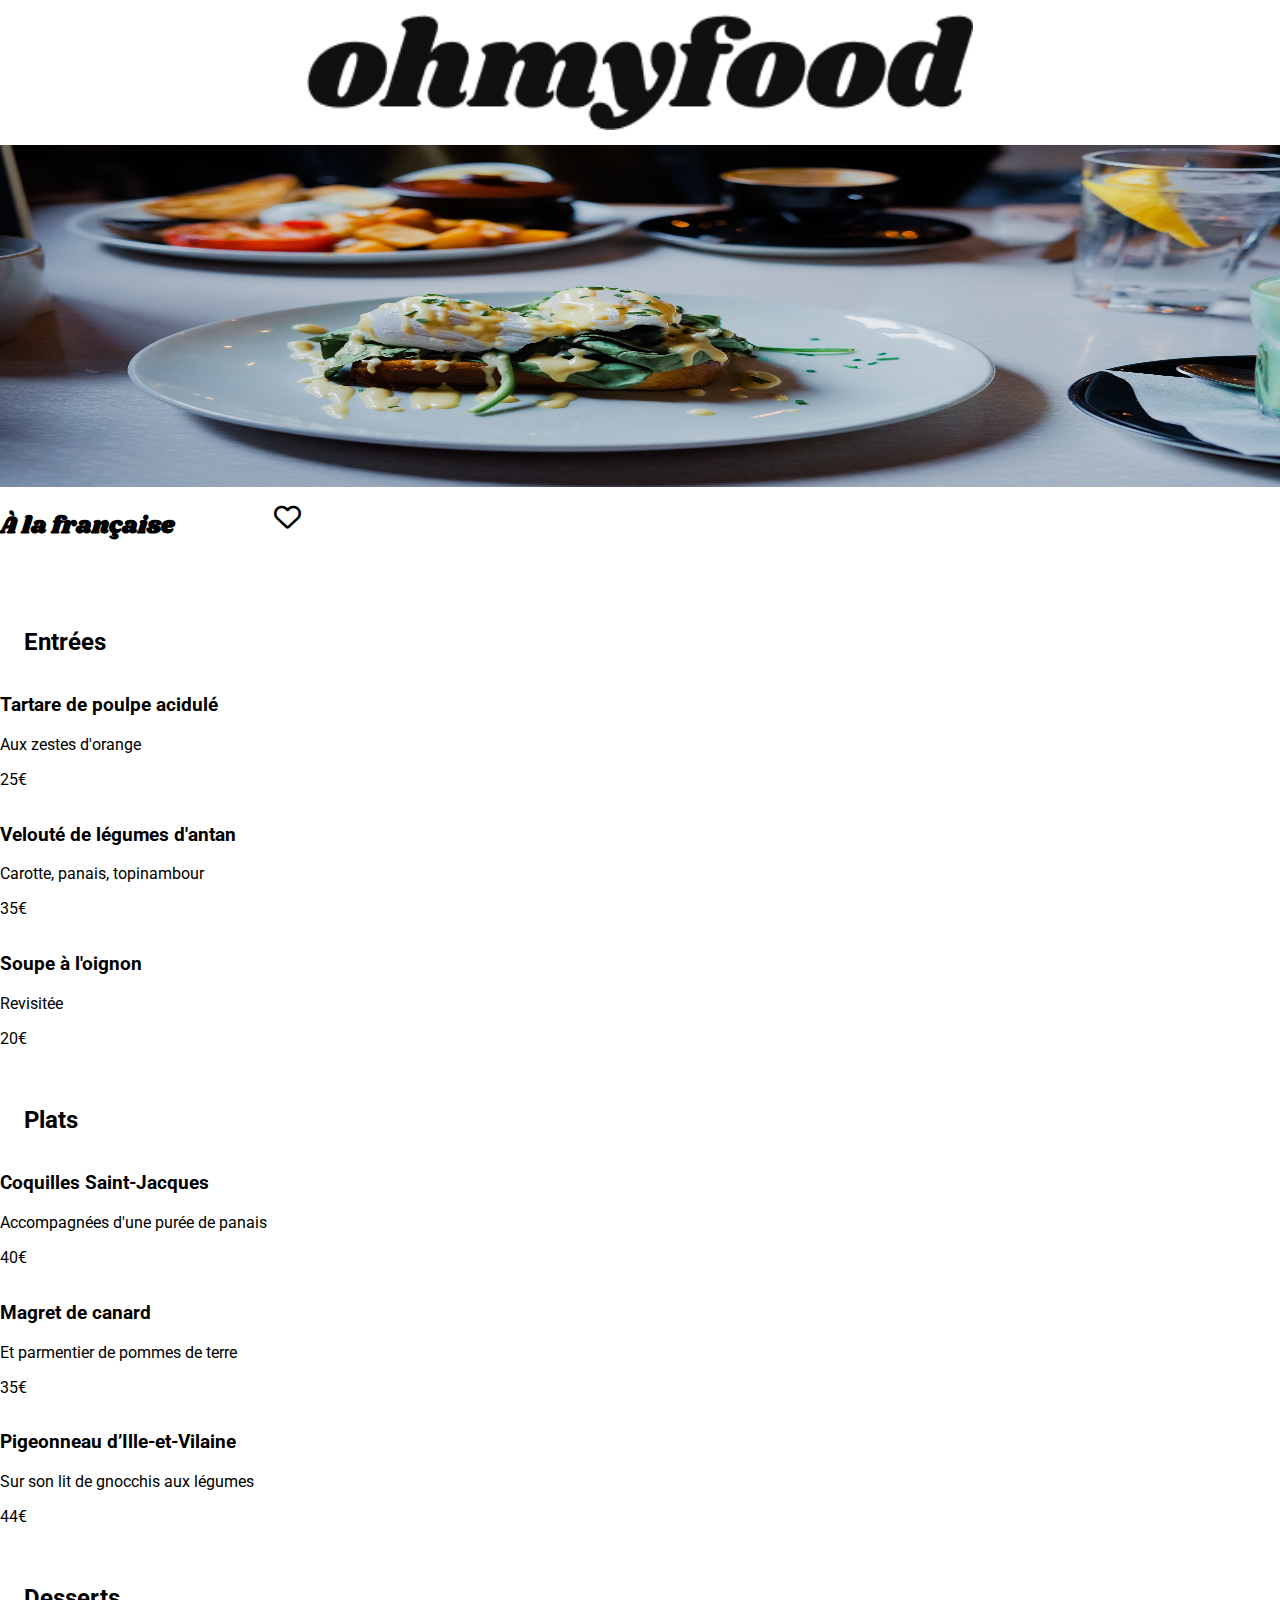
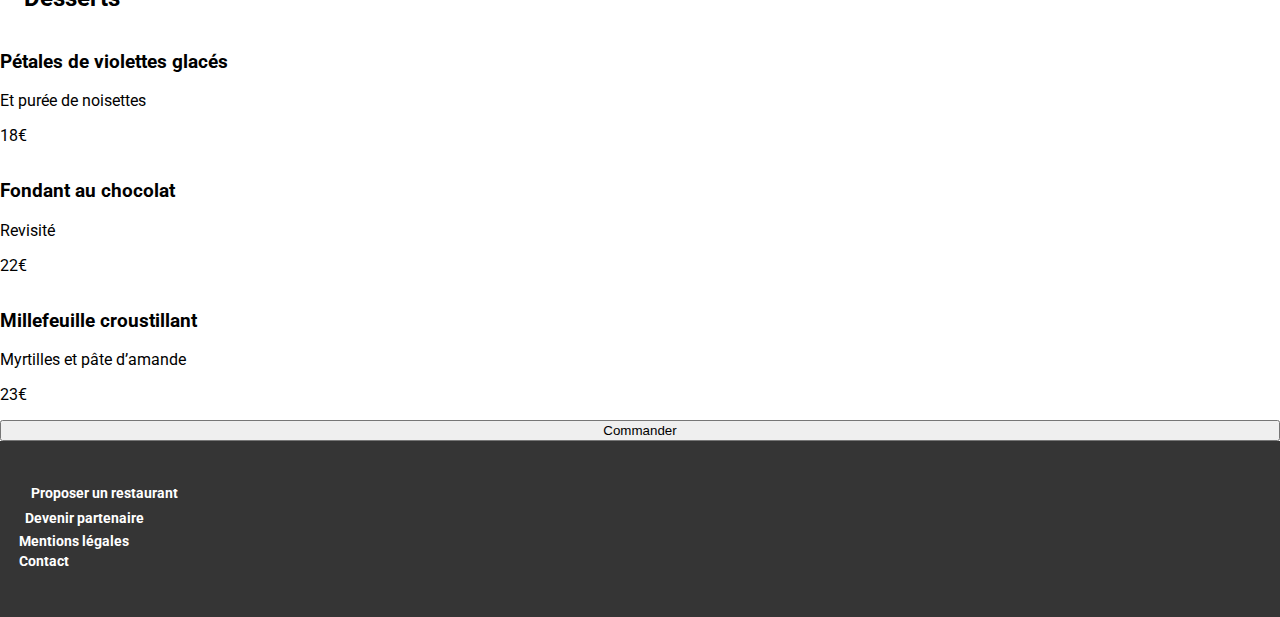
==== pages-menu/a-la-francaise.html @ ce5ad414 "Un seul fichier css, attaque le loading spinner" ====
<!DOCTYPE html>
<html lang="en">
<head>
    <meta charset="UTF-8">
    <meta http-equiv="X-UA-Compatible" content="IE=edge">
    <meta name="viewport" content="width=sts, initial-scale=1.0">
    <link rel="stylesheet" href="../css/scss/style.css">
    <link rel="stylesheet" href="https://cdnjs.cloudflare.com/ajax/libs/font-awesome/6.1.2/css/all.min.css">
    <!-- Fonts -->
    <link rel="preconnect" href="https://fonts.gstatic.com">
    <link href="https://fonts.googleapis.com/css2?family=Roboto:ital,wght@0,300;0,400;0,500;0,700;1,300;1,400;1,500&display=swap" rel="stylesheet">
    <link href="https://fonts.googleapis.com/css2?family=Shrikhand&display=swap" rel="stylesheet">
    <title>Document</title>
</head>
<body>
    <header>
        <img class="logo" src="../images/logo/ohmyfood.png" alt="">
        <img class="image-1" src="../images/restaurants/restaurant3.jpg" alt="">
    </header>
    <div class="sec1">
        <div>
            <h1>À la française</h1>
            <i class="fa-regular fa-heart"></i>
        </div>
        
        <h2>Entrées</h2>
        <div>
            <h3>Tartare de poulpe acidulé</h3>
            <p>Aux zestes d'orange</p>
            <p>25€</p>
        </div>
        <div>
            <h3>Velouté de légumes d'antan</h3>
            <p>Carotte, panais, topinambour</p>
            <p>35€</p>
        </div>
        <div>
            <h3>Soupe à l'oignon</h3>
            <p>Revisitée</p> 
            <p>20€</p> 
        </div>
        <h2>Plats</h2>
        <div>
            <h3>Coquilles Saint-Jacques</h3>
            <p>Accompagnées d'une purée de panais</p>
            <p>40€</p>
        </div>
        <div>
            <h3>Magret de canard</h3>
            <p>Et parmentier de pommes de terre</p>
            <p>35€</p>
        </div>
        <div>
            <h3>Pigeonneau d’Ille-et-Vilaine</h3>
            <p>Sur son lit de gnocchis aux légumes</p> 
            <p>44€</p> 
        </div>
        <h2>Desserts</h2>
        <div>
            <h3>Pétales de violettes glacés</h3>
            <p>Et purée de noisettes</p>
            <p>18€</p>
        </div>
        <div>
            <h3>Fondant au chocolat</h3>
            <p>Revisité</p>
            <p>22€</p>
        </div>
        <div>
            <h3>Millefeuille croustillant</h3>
            <p>Myrtilles et pâte d’amande</p> 
            <p>23€</p> 
        </div>
        <button>Commander</button>
    </div>
    <footer>
        <img src="" alt="">
        <div>
            <i></i>
            <h4>Proposer un restaurant</h4>
        </div>
        <div>
            <i></i>
            <h4>Devenir partenaire</h4>
        </div>
        <h4>Mentions légales</h4>
        <h4>Contact</h4>
    </footer>
</body>
</html>
---- css/scss/style.css ----
header div:first-child {
  display: flex;
  flex-direction: column;
  justify-content: center;
  align-items: center;
}

header div:first-child img {
  margin: 0 auto;
}

.lds-dual-ring {
  display: flex;
  height: 100%;
  justify-content: center;
  align-items: center;
  position: fixed;
  top: 0;
  left: 0;
  right: 0;
  bottom: 0;
  z-index: 20;
}

.lds-dual-ring:after {
  content: " ";
  display: block;
  width: 64px;
  height: 64px;
  margin: 8px;
  border-radius: 50%;
  border: 6px solid violet;
  border-color: violet transparent #fff transparent;
  -webkit-animation: lds-dual-ring 1.2s linear infinite;
          animation: lds-dual-ring 1.2s linear infinite;
  z-index: 10;
}

@-webkit-keyframes lds-dual-ring {
  0% {
    visibility: visible;
    transform: rotate(0deg);
  }
  100% {
    visibility: hidden;
    transform: rotate(360deg);
  }
}

@keyframes lds-dual-ring {
  0% {
    visibility: visible;
    transform: rotate(0deg);
  }
  100% {
    visibility: hidden;
    transform: rotate(360deg);
  }
}
body {
  font-family: "Roboto", sans-serif;
  padding: 0;
  margin: 0;
}

header div:first-child {
  box-shadow: 0px 5px 6px 0px rgba(0, 0, 0, 0.2);
  height: 64px;
}
header div:first-child img {
  width: 40%;
  margin-top: 18px;
}
header div:nth-child(2) {
  display: flex;
  justify-content: center;
  align-items: center;
  background-color: #EAEAEA;
  color: #7a7a7a;
  margin-top: 5px;
  height: 49px;
}
header div:nth-child(2) p {
  text-align: center;
}

header div:nth-child(3) {
  background-color: #F6F6F6;
  height: 240px;
}
header div:nth-child(3) h1 {
  font-size: 24px;
  text-align: center;
  padding-top: 30px;
  max-width: 250px;
  margin: 0 auto;
}
header div:nth-child(3) p {
  text-align: center;
  margin: 15px 20px;
}
header div:nth-child(3) button {
  margin: 0 auto;
  display: flex;
  opacity: 1;
  background: linear-gradient(180deg, #ff79da 0%, #9356dc 100%);
  color: white;
  padding: 0 20px;
  height: 40px;
  align-items: center;
  border: none;
  border-radius: 200px;
  box-shadow: 0px 0px 10px 0px rgba(0, 0, 0, 0.3);
}

.categorie-restaurant {
  background-color: #F6F6F6;
  display: flex;
  align-items: center;
  background: #f6f6f6;
  height: auto;
  width: auto;
  margin: 10px 20px;
  border-radius: 20px;
  position: relative;
  box-shadow: 0px 0px 10px 0px rgba(0, 0, 0, 0.16);
}

.process-number {
  background-color: #9356DC;
  color: white;
  position: absolute;
  padding: 3px 8px 3px 8px;
  border-radius: 500px;
  transform: translateX(-50%);
}

.process-icon {
  color: #7E7E7E;
  margin: 0 20px;
}

.sec1 {
  display: flex;
  justify-content: center;
  flex-direction: column;
}

.sec2 {
  margin-top: 52px;
  background: #f6f6f6;
  padding: 20px;
  display: flex;
  justify-content: center;
  align-items: center;
  flex-direction: column;
  align-items: flex-start;
}

.image {
  -o-object-fit: cover;
     object-fit: cover;
  height: 177px;
  width: 100%;
  border-radius: 20px 20px 0 0;
}

.restaurant-card {
  position: relative;
  display: flex;
  flex-direction: column;
  justify-content: center;
  -webkit-box-align: end;
  -ms-flex-align: end;
  width: 318px;
  border-radius: 20px;
  transform: scale(1);
  box-shadow: 0px 0px 10px 0px rgba(0, 0, 0, 0.3);
  height: 240px;
  margin: 36px 0 68px 0;
}

.restaurant-card-new {
  display: flex;
  justify-content: center;
  align-items: center;
  position: absolute;
  background: #99e2d0;
  top: 14px;
  right: 20px;
  height: 29px;
  width: 77px;
  border: none;
}

.restaurant-card-new p {
  color: #1b6150;
  padding: 10px 20px;
  margin: 0;
  font-weight: bold;
}

.fa-solid.fa-location-dot {
  padding-right: 15px;
}

.sec1 h2 {
  margin-top: 42px;
  margin-left: 24px;
}

.restaurant-card h3 {
  margin-left: 18px;
}

body > main > div.sec2 > div > div > p {
  margin-top: -13px;
  margin-left: 18px;
}

.restaurant-card i {
  width: 2px;
  position: relative;
  top: -55px;
  left: 274px;
  font-size: 27px;
}

footer {
  margin-top: 0;
  background-color: #353535;
  height: 176px;
  color: white;
}

footer svg {
  color: white;
}

footer img {
  width: 26%;
  padding: 21px 0 0 21px;
}

footer div {
  display: flex;
  align-items: center;
}

body > footer > div:nth-child(2) > i {
  font-size: 10px;
  padding-right: 11px;
  margin-left: 20px;
}

body > footer > div:nth-child(3) > i {
  font-size: 10px;
  padding-right: 5px;
  margin-left: 20px;
}

footer h4 {
  font-size: 14px;
}

body > footer > div:nth-child(3) {
  margin-top: -28px;
}

body > footer > h4:nth-child(4) {
  margin: -12px 0 0px 19px;
}

body > footer > h4:nth-child(5) {
  margin: 4px 0 0px 19px;
}

.image-1 {
  width: 100%;
  height: 38vh;
}

.logo {
  width: 52%;
  padding: 15px;
  display: flex;
  margin: 0 auto;
}

.sec1 h1 {
  font-family: "Shrikhand", cursive;
  font-size: 24px;
  font-weight: bold;
}

i.fa-regular.fa-heart {
  width: 2px;
  position: relative;
  top: -55px;
  left: 274px;
  font-size: 27px;
}/*# sourceMappingURL=style.css.map */
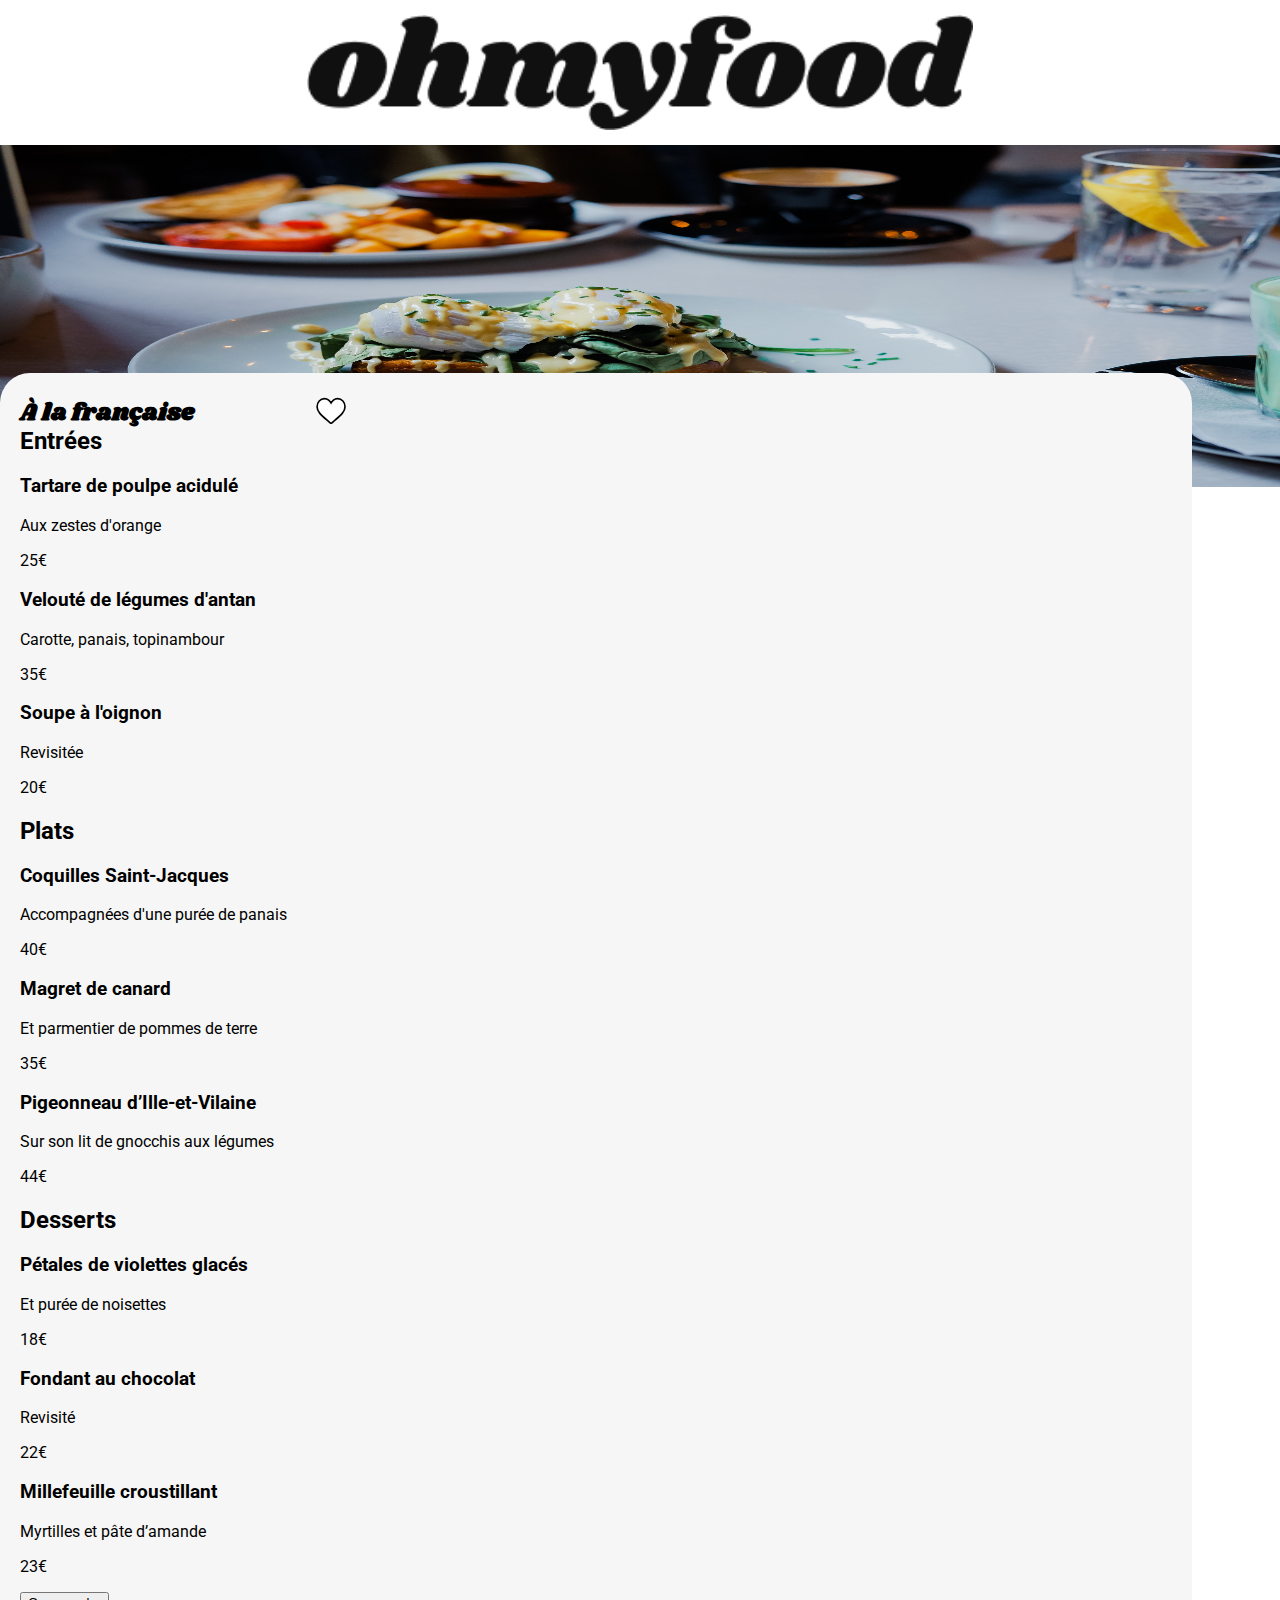
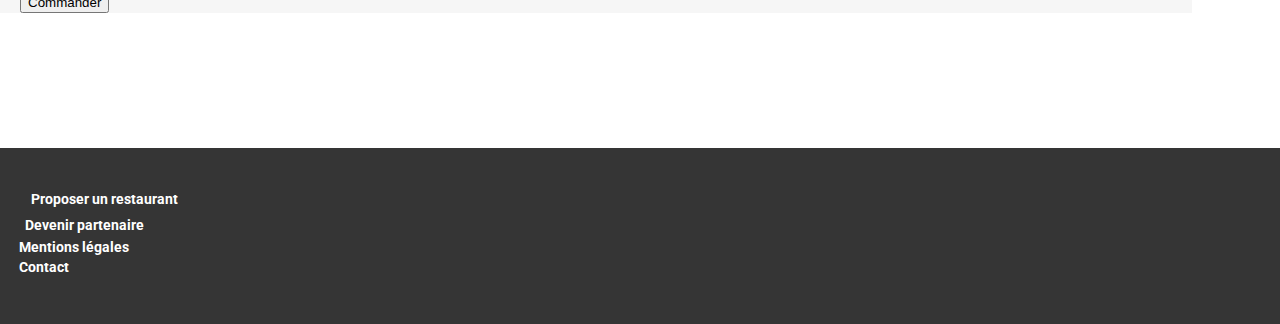
==== commit 9f4c678b: "Version Accueil finalisée" ====
--- a/pages-menu/a-la-francaise.html
+++ b/pages-menu/a-la-francaise.html
@@ -17,10 +17,36 @@
         <img class="logo" src="../images/logo/ohmyfood.png" alt="">
         <img class="image-1" src="../images/restaurants/restaurant3.jpg" alt="">
     </header>
-    <div class="sec1">
+    <div class="menu__sec1">
         <div>
             <h1>À la française</h1>
-            <i class="fa-regular fa-heart"></i>
+            <svg class="heart heart-full-2" viewBox="-20 0 550 550"  xml:space="preserve">
+                <path d="M376,30c-27.783,0-53.255,8.804-75.707,26.168c-21.525,16.647-35.856,37.85-44.293,53.268
+                         c-8.437-15.419-22.768-36.621-44.293-53.268C189.255,38.804,163.783,30,136,30C58.468,30,0,93.417,0,177.514
+                         c0,90.854,72.943,153.015,183.369,247.118c18.752,15.981,40.007,34.095,62.099,53.414C248.38,480.596,252.12,482,256,482
+                         s7.62-1.404,10.532-3.953c22.094-19.322,43.348-37.435,62.111-53.425C439.057,330.529,512,268.368,512,177.514
+                         C512,93.417,453.532,30,376,30z"/>
+              <defs>
+                <linearGradient id="text-fill">
+                      <stop offset="0%" stop-color="#9356DC" />
+                      <stop offset="100%" stop-color="#FF79DA" />
+                </linearGradient>
+              </defs>                                   
+            </svg>
+    
+            <svg class="heart heart-empty-2" viewBox="-20 0 550 550"  xml:space="preserve">
+                <path d="M376,30c-27.783,0-53.255,8.804-75.707,26.168c-21.525,16.647-35.856,37.85-44.293,53.268
+                         c-8.437-15.419-22.768-36.621-44.293-53.268C189.255,38.804,163.783,30,136,30C58.468,30,0,93.417,0,177.514
+                         c0,90.854,72.943,153.015,183.369,247.118c18.752,15.981,40.007,34.095,62.099,53.414C248.38,480.596,252.12,482,256,482
+                         s7.62-1.404,10.532-3.953c22.094-19.322,43.348-37.435,62.111-53.425C439.057,330.529,512,268.368,512,177.514
+                         C512,93.417,453.532,30,376,30z"/>
+              <defs>
+                <linearGradient>
+                      <stop offset="0%" stop-color="#9356DC" />
+                      <stop offset="100%" stop-color="#FF79DA" />
+                </linearGradient>
+              </defs>                                   
+            </svg>
         </div>
         
         <h2>Entrées</h2>
--- a/css/scss/style.css
+++ b/css/scss/style.css
@@ -9,52 +9,101 @@
   margin: 0 auto;
 }
 
-.lds-dual-ring {
-  display: flex;
+.spinner {
   height: 100%;
-  justify-content: center;
-  align-items: center;
+  background: white;
+  margin: auto;
   position: fixed;
   top: 0;
   left: 0;
   right: 0;
   bottom: 0;
   z-index: 20;
-}
-
-.lds-dual-ring:after {
-  content: " ";
-  display: block;
-  width: 64px;
-  height: 64px;
-  margin: 8px;
+  -webkit-animation: spinner 2s linear;
+          animation: spinner 2s linear;
+  visibility: hidden;
+}
+.spinner__border {
+  display: flex;
+  justify-content: center;
+  align-items: center;
+  border: 10px solid transparent;
+  border-top: 10px solid #b997e3;
+  border-bottom: 10px solid rgb(105, 16, 105);
   border-radius: 50%;
-  border: 6px solid violet;
-  border-color: violet transparent #fff transparent;
-  -webkit-animation: lds-dual-ring 1.2s linear infinite;
-          animation: lds-dual-ring 1.2s linear infinite;
+  width: 100px;
+  height: 100px;
+  margin: auto;
+  position: fixed;
+  top: 0;
+  left: 0;
+  right: 0;
+  bottom: 0;
+  -webkit-animation: spinner-border 2s linear;
+          animation: spinner-border 2s linear;
   z-index: 10;
-}
-
-@-webkit-keyframes lds-dual-ring {
+  visibility: hidden;
+}
+.spinner__center {
+  width: 15px;
+  height: 15px;
+  border-radius: 50%;
+  background-color: #31957c;
+}
+
+@-webkit-keyframes spinner {
   0% {
     visibility: visible;
-    transform: rotate(0deg);
+    opacity: 0.9;
+  }
+  70% {
+    opacity: 0.9;
   }
   100% {
+    opacity: 0;
     visibility: hidden;
-    transform: rotate(360deg);
-  }
-}
-
-@keyframes lds-dual-ring {
+  }
+}
+
+@keyframes spinner {
   0% {
     visibility: visible;
-    transform: rotate(0deg);
+    opacity: 0.9;
+  }
+  70% {
+    opacity: 0.9;
   }
   100% {
+    opacity: 0;
     visibility: hidden;
+  }
+}
+@-webkit-keyframes spinner-border {
+  0% {
+    visibility: visible;
+    opacity: 1;
+  }
+  70% {
+    opacity: 1;
+  }
+  100% {
     transform: rotate(360deg);
+    opacity: 0;
+    visibility: hidden;
+  }
+}
+@keyframes spinner-border {
+  0% {
+    visibility: visible;
+    opacity: 1;
+  }
+  70% {
+    opacity: 1;
+  }
+  100% {
+    transform: rotate(360deg);
+    opacity: 0;
+    visibility: hidden;
   }
 }
 body {
@@ -112,6 +161,12 @@
   border-radius: 200px;
   box-shadow: 0px 0px 10px 0px rgba(0, 0, 0, 0.3);
 }
+header div:nth-child(3) button:hover {
+  opacity: 0.8;
+  cursor: pointer;
+  transition: 0.3s;
+  box-shadow: 0px 0px 10px 0px rgba(0, 0, 0, 0.6);
+}
 
 .categorie-restaurant {
   background-color: #F6F6F6;
@@ -124,6 +179,14 @@
   border-radius: 20px;
   position: relative;
   box-shadow: 0px 0px 10px 0px rgba(0, 0, 0, 0.16);
+}
+
+.categorie-restaurant:hover {
+  opacity: 0.8;
+  cursor: pointer;
+  transition: 0.3s;
+  box-shadow: 0px 0px 10px 0px rgba(0, 0, 0, 0.6);
+  background: white;
 }
 
 .process-number {
@@ -163,6 +226,7 @@
   height: 177px;
   width: 100%;
   border-radius: 20px 20px 0 0;
+  margin-top: -25px;
 }
 
 .restaurant-card {
@@ -176,7 +240,7 @@
   border-radius: 20px;
   transform: scale(1);
   box-shadow: 0px 0px 10px 0px rgba(0, 0, 0, 0.3);
-  height: 240px;
+  height: 268px;
   margin: 36px 0 68px 0;
 }
 
@@ -221,7 +285,7 @@
 .restaurant-card i {
   width: 2px;
   position: relative;
-  top: -55px;
+  top: -41px;
   left: 274px;
   font-size: 27px;
 }
@@ -275,6 +339,64 @@
   margin: 4px 0 0px 19px;
 }
 
+body > main > div.sec2 > div > a {
+  text-decoration: none;
+  color: black;
+}
+
+body > main > div.sec2 > div > a > div > p {
+  margin: -14px 0 0 18px;
+}
+
+i.fa-regular.fa-heart {
+  width: 2px;
+  position: relative;
+  top: -41px;
+  left: 274px;
+  font-size: 27px;
+}
+
+i.fa-regular.fa-heart {
+  width: 2px;
+  position: relative;
+  top: -41px;
+  left: 274px;
+  font-size: 27px;
+}
+
+.heart {
+  width: 30px;
+  stroke-width: 30;
+  stroke: black;
+  fill: white;
+  cursor: pointer;
+}
+
+.heart-full {
+  position: absolute;
+  top: 194px;
+  left: 273px;
+  fill: url(#text-fill);
+  stroke: none;
+}
+
+.heart-empty {
+  width: 30px;
+  position: absolute;
+  top: 194px;
+  left: 273px;
+}
+.heart-empty:hover {
+  opacity: 0;
+  transition: 0.5s;
+}
+
+.sec2 div:hover {
+  cursor: pointer;
+  transform: scale(1.03);
+  transition: ease 0.4s;
+}
+
 .image-1 {
   width: 100%;
   height: 38vh;
@@ -287,16 +409,46 @@
   margin: 0 auto;
 }
 
-.sec1 h1 {
+.menu__sec1 {
+  padding: 0 20px;
+  width: 90%;
+  max-width: 1230px;
+  border-radius: 30px 30px 0 0;
+  background-color: #F6F6F6;
+  position: relative;
+  top: -135px;
+}
+.menu__sec1 h1 {
   font-family: "Shrikhand", cursive;
   font-size: 24px;
   font-weight: bold;
-}
-
-i.fa-regular.fa-heart {
-  width: 2px;
-  position: relative;
-  top: -55px;
-  left: 274px;
-  font-size: 27px;
+  position: relative;
+  top: 22px;
+}
+
+.heart {
+  width: 30px;
+  stroke-width: 30;
+  stroke: black;
+  fill: white;
+  cursor: pointer;
+}
+
+.heart-full-2 {
+  position: absolute;
+  top: 24px;
+  left: 316px;
+  fill: url(#text-fill);
+  stroke: none;
+}
+
+.heart-empty-2 {
+  width: 30px;
+  position: absolute;
+  top: 24px;
+  left: 316px;
+}
+.heart-empty-2:hover {
+  opacity: 0;
+  transition: 0.5s;
 }/*# sourceMappingURL=style.css.map */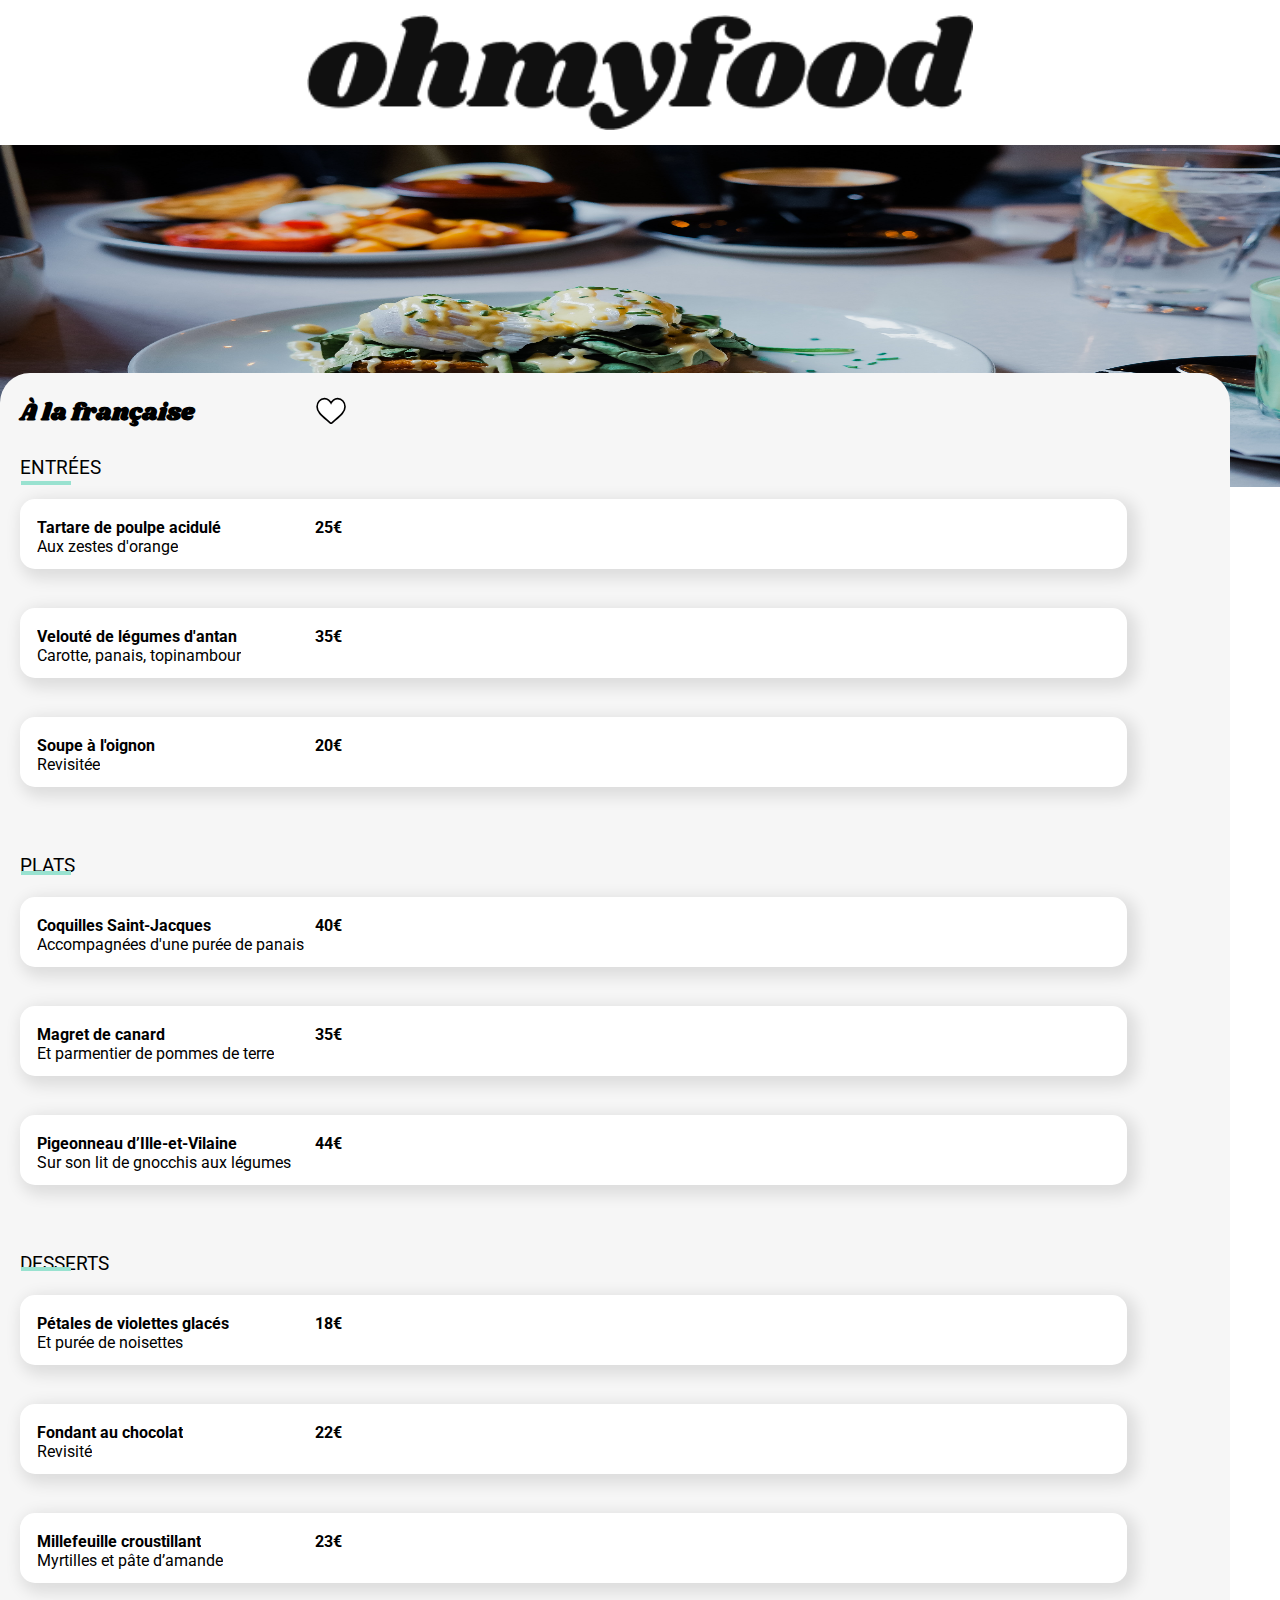
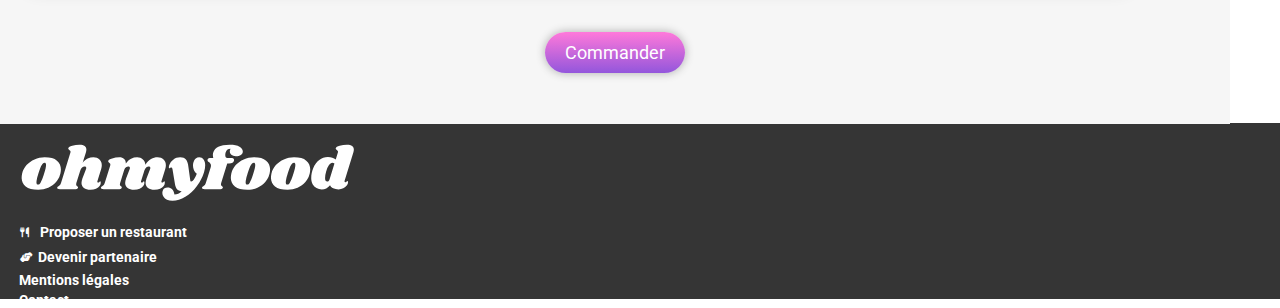
==== commit 30581fa8: "note enchantée finalisée" ====
--- a/pages-menu/a-la-francaise.html
+++ b/pages-menu/a-la-francaise.html
@@ -50,63 +50,121 @@
         </div>
         
         <h2>Entrées</h2>
-        <div>
-            <h3>Tartare de poulpe acidulé</h3>
-            <p>Aux zestes d'orange</p>
-            <p>25€</p>
+        <div class="dish-and-price" id="case-1">
+            <div class="menu__case__dish">
+                <div class="menu__case__dish-title">
+                <p>Tartare de poulpe acidulé</p>
+                </div>
+                <div class="menu__case__dish-subtitle">
+                <p>Aux zestes d'orange</p>
+                </div>
+            </div>
+            <div class="menu__case__price">25€</div>
         </div>
-        <div>
-            <h3>Velouté de légumes d'antan</h3>
-            <p>Carotte, panais, topinambour</p>
-            <p>35€</p>
+        <div class="dish-and-price" id="case-2">
+            <div class="menu__case__dish">
+                <div class="menu__case__dish-title">
+                <p>Velouté de légumes d'antan</p>
+                </div>
+                <div class="menu__case__dish-subtitle">
+                <p>Carotte, panais, topinambour</p>
+                </div>
+            </div>
+            <div class="menu__case__price">35€</div>
         </div>
-        <div>
-            <h3>Soupe à l'oignon</h3>
-            <p>Revisitée</p> 
-            <p>20€</p> 
+        <div class="dish-and-price" id="case-3">
+            <div class="menu__case__dish">
+                <div class="menu__case__dish-title">
+                <p>Soupe à l'oignon</p>
+                </div>
+                <div class="menu__case__dish-subtitle">
+                <p>Revisitée</p>
+                </div>
+            </div>
+            <div class="menu__case__price">20€</div>
         </div>
         <h2>Plats</h2>
-        <div>
-            <h3>Coquilles Saint-Jacques</h3>
-            <p>Accompagnées d'une purée de panais</p>
-            <p>40€</p>
+        <div class="dish-and-price" id="case-4">
+            <div class="menu__case__dish">
+                <div class="menu__case__dish-title">
+                <p>Coquilles Saint-Jacques</p>
+                </div>
+                <div class="menu__case__dish-subtitle">
+                <p>Accompagnées d'une purée de panais</p>
+                </div>
+            </div>
+            <div class="menu__case__price">40€</div>
         </div>
-        <div>
-            <h3>Magret de canard</h3>
-            <p>Et parmentier de pommes de terre</p>
-            <p>35€</p>
+        <div class="dish-and-price" id="case-5">
+            <div class="menu__case__dish">
+                <div class="menu__case__dish-title">
+                <p>Magret de canard</p>
+                </div>
+                <div class="menu__case__dish-subtitle">
+                <p>Et parmentier de pommes de terre</p>
+                </div>
+            </div>
+            <div class="menu__case__price">35€</div>
         </div>
-        <div>
-            <h3>Pigeonneau d’Ille-et-Vilaine</h3>
-            <p>Sur son lit de gnocchis aux légumes</p> 
-            <p>44€</p> 
+        <div class="dish-and-price" id="case-6">
+            <div class="menu__case__dish">
+                <div class="menu__case__dish-title">
+                <p>Pigeonneau d’Ille-et-Vilaine</p>
+                </div>
+                <div class="menu__case__dish-subtitle">
+                <p>Sur son lit de gnocchis aux légumes</p>
+                </div>
+            </div>
+            <div class="menu__case__price">44€</div>
         </div>
         <h2>Desserts</h2>
+        <div class="dish-and-price" id="case-7">
+            <div class="menu__case__dish">
+                <div class="menu__case__dish-title">
+                <p>Pétales de violettes glacés</p>
+                </div>
+                <div class="menu__case__dish-subtitle">
+                <p>Et purée de noisettes</p>
+                </div>
+            </div>
+            <div class="menu__case__price">18€</div>
+        </div>
+        <div class="dish-and-price" id="case-8">
+            <div class="menu__case__dish">
+                <div class="menu__case__dish-title">
+                <p>Fondant au chocolat</p>
+                </div>
+                <div class="menu__case__dish-subtitle">
+                <p>Revisité</p>
+                </div>
+            </div>
+            <div class="menu__case__price">22€</div>
+        </div>
+        <div class="dish-and-price" id="case-9">
+            <div class="menu__case__dish">
+                <div class="menu__case__dish-title">
+                <p>Millefeuille croustillant</p>
+                </div>
+                <div class="menu__case__dish-subtitle">
+                <p>Myrtilles et pâte d’amande</p>
+                </div>
+            </div>
+            <div class="menu__case__price">23€</div>
+        </div>
+        
+        <div class="menu__contain-button">
+            <div class="menu__button">Commander</div>
+        </div>
+    </div>
+
+    <footer >
+        <img src="../images/logo/ohmyfood.svg" alt="">
         <div>
-            <h3>Pétales de violettes glacés</h3>
-            <p>Et purée de noisettes</p>
-            <p>18€</p>
-        </div>
-        <div>
-            <h3>Fondant au chocolat</h3>
-            <p>Revisité</p>
-            <p>22€</p>
-        </div>
-        <div>
-            <h3>Millefeuille croustillant</h3>
-            <p>Myrtilles et pâte d’amande</p> 
-            <p>23€</p> 
-        </div>
-        <button>Commander</button>
-    </div>
-    <footer>
-        <img src="" alt="">
-        <div>
-            <i></i>
+            <i class="fas fa-utensils"></i>
             <h4>Proposer un restaurant</h4>
         </div>
         <div>
-            <i></i>
+            <i class="fas fa-hands-helping"></i>
             <h4>Devenir partenaire</h4>
         </div>
         <h4>Mentions légales</h4>
--- a/css/scss/style.css
+++ b/css/scss/style.css
@@ -290,8 +290,8 @@
   font-size: 27px;
 }
 
-footer {
-  margin-top: 0;
+#footer {
+  margin-top: 0px;
   background-color: #353535;
   height: 176px;
   color: white;
@@ -410,8 +410,8 @@
 }
 
 .menu__sec1 {
-  padding: 0 20px;
-  width: 90%;
+  height: 1351px;
+  width: 100%;
   max-width: 1230px;
   border-radius: 30px 30px 0 0;
   background-color: #F6F6F6;
@@ -419,11 +419,16 @@
   top: -135px;
 }
 .menu__sec1 h1 {
+  margin-left: 20px;
   font-family: "Shrikhand", cursive;
   font-size: 24px;
   font-weight: bold;
   position: relative;
   top: 22px;
+}
+
+#sec1 {
+  height: 1448px;
 }
 
 .heart {
@@ -451,4 +456,254 @@
 .heart-empty-2:hover {
   opacity: 0;
   transition: 0.5s;
+}
+
+.menu__sec1 h2:nth-child(2) {
+  margin-left: 20px;
+  margin-top: 48px;
+  font-weight: 400;
+  text-transform: uppercase;
+  font-size: 19px;
+}
+.menu__sec1 h2:nth-child(2)::after {
+  content: "";
+  width: 50px;
+  height: 4px;
+  background: #99e2d0;
+  position: absolute;
+  z-index: 20;
+  top: 108px;
+  left: 21px;
+  bottom: -8px;
+}
+
+body > div > h2:nth-child(6) {
+  margin-left: 20px;
+  margin-top: 48px;
+  font-weight: 400;
+  text-transform: uppercase;
+  font-size: 19px;
+}
+body > div > h2:nth-child(6)::after {
+  content: "";
+  width: 50px;
+  height: 4px;
+  background: #99e2d0;
+  position: absolute;
+  z-index: 20;
+  top: 498px;
+  left: 21px;
+  bottom: -8px;
+}
+
+body > div > h2:nth-child(7) {
+  margin-left: 20px;
+  margin-top: 48px;
+  font-weight: 400;
+  text-transform: uppercase;
+  font-size: 19px;
+}
+body > div > h2:nth-child(7)::after {
+  content: "";
+  width: 50px;
+  height: 4px;
+  background: #99e2d0;
+  position: absolute;
+  z-index: 20;
+  top: 607px;
+  left: 21px;
+  bottom: -8px;
+}
+
+body > div > h2:nth-child(10) {
+  margin-left: 20px;
+  margin-top: 48px;
+  font-weight: 400;
+  text-transform: uppercase;
+  font-size: 19px;
+}
+body > div > h2:nth-child(10)::after {
+  content: "";
+  width: 50px;
+  height: 4px;
+  background: #99e2d0;
+  position: absolute;
+  z-index: 20;
+  top: 894px;
+  left: 21px;
+  bottom: -8px;
+}
+
+body > div > h2:nth-child(11) {
+  margin-left: 20px;
+  margin-top: 48px;
+  font-weight: 400;
+  text-transform: uppercase;
+  font-size: 19px;
+}
+body > div > h2:nth-child(11)::after {
+  content: "";
+  width: 50px;
+  height: 4px;
+  background: #99e2d0;
+  position: absolute;
+  z-index: 20;
+  top: 1001px;
+  left: 21px;
+  bottom: -8px;
+}
+
+.menu__case__dish {
+  white-space: nowrap;
+  overflow: hidden;
+  position: relative;
+  cursor: pointer;
+  overflow: hidden;
+  display: flex;
+  flex-direction: column;
+  justify-content: space-between;
+  align-items: center;
+  width: 100%;
+  height: 70px;
+  border-radius: 15px;
+  background-color: white;
+  box-shadow: 5px 5px 15px 5px rgba(0, 0, 0, 0.1);
+}
+.menu__case__dish p {
+  margin: 0;
+  text-overflow: ellipsis;
+  overflow: hidden;
+}
+.menu__case__dish-title {
+  font-weight: bold;
+}
+.menu__case__price {
+  position: relative;
+  left: 288px;
+  top: -51px;
+  padding-right: 20px;
+  font-weight: bold;
+  padding-left: 7px;
+  width: 20px;
+}
+
+div.menu__case__dish-title > p {
+  position: absolute;
+  top: 19px;
+  left: 17px;
+}
+
+div.menu__case__dish-subtitle > p {
+  position: absolute;
+  top: 38px;
+  left: 17px;
+}
+
+.dish-and-price {
+  margin-left: 20px;
+  width: 90%;
+  margin-top: 20px;
+}
+
+.menu__contain-button {
+  display: flex;
+  justify-content: center;
+  align-items: center;
+  width: 100%;
+}
+.menu__button {
+  opacity: 1;
+  background: linear-gradient(180deg, rgb(117, 44, 96) 0%, rgb(140, 116, 170) 100%);
+  color: white;
+  padding: 0 20px;
+  border-radius: 200px;
+  box-shadow: 0px 0px 10px 0px rgba(0, 0, 0, 0.3);
+  padding: 10px 20px;
+  margin: 30px 0;
+  font-size: 18px;
+  background: linear-gradient(180deg, rgb(255, 121, 218) 0%, rgb(147, 86, 220) 100%);
+}
+.menu__button:hover {
+  opacity: 0.8;
+  cursor: pointer;
+  transition: 0.3s;
+  box-shadow: 0px 0px 10px 0px rgba(0, 0, 0, 0.6);
+}
+
+footer {
+  margin-top: -136px;
+  background-color: #353535;
+  height: 176px;
+  color: white;
+}
+
+.dish-and-price {
+  -webkit-animation: fadeInAnimation ease 10s;
+          animation: fadeInAnimation ease 10s;
+  -webkit-animation-fill-mode: forwards;
+          animation-fill-mode: forwards;
+  -webkit-animation-iteration-count: 1;
+          animation-iteration-count: 1;
+}
+
+@-webkit-keyframes fadeInAnimation {
+  0% {
+    opacity: 0;
+  }
+  100% {
+    opacity: 1;
+  }
+}
+
+@keyframes fadeInAnimation {
+  0% {
+    opacity: 0;
+  }
+  100% {
+    opacity: 1;
+  }
+}
+#case-1 {
+  -webkit-animation-delay: 0.4s;
+          animation-delay: 0.4s;
+}
+
+#case-2 {
+  -webkit-animation-delay: 0.5s;
+          animation-delay: 0.5s;
+}
+
+#case-3 {
+  -webkit-animation-delay: 0.6s;
+          animation-delay: 0.6s;
+}
+
+#case-4 {
+  -webkit-animation-delay: 0.7s;
+          animation-delay: 0.7s;
+}
+
+#case-5 {
+  -webkit-animation-delay: 0.8s;
+          animation-delay: 0.8s;
+}
+
+#case-6 {
+  -webkit-animation-delay: 0.9s;
+          animation-delay: 0.9s;
+}
+
+#case-7 {
+  -webkit-animation-delay: 1s;
+          animation-delay: 1s;
+}
+
+#case-8 {
+  -webkit-animation-delay: 1.1s;
+          animation-delay: 1.1s;
+}
+
+#case-9 {
+  -webkit-animation-delay: 1.2s;
+          animation-delay: 1.2s;
 }/*# sourceMappingURL=style.css.map */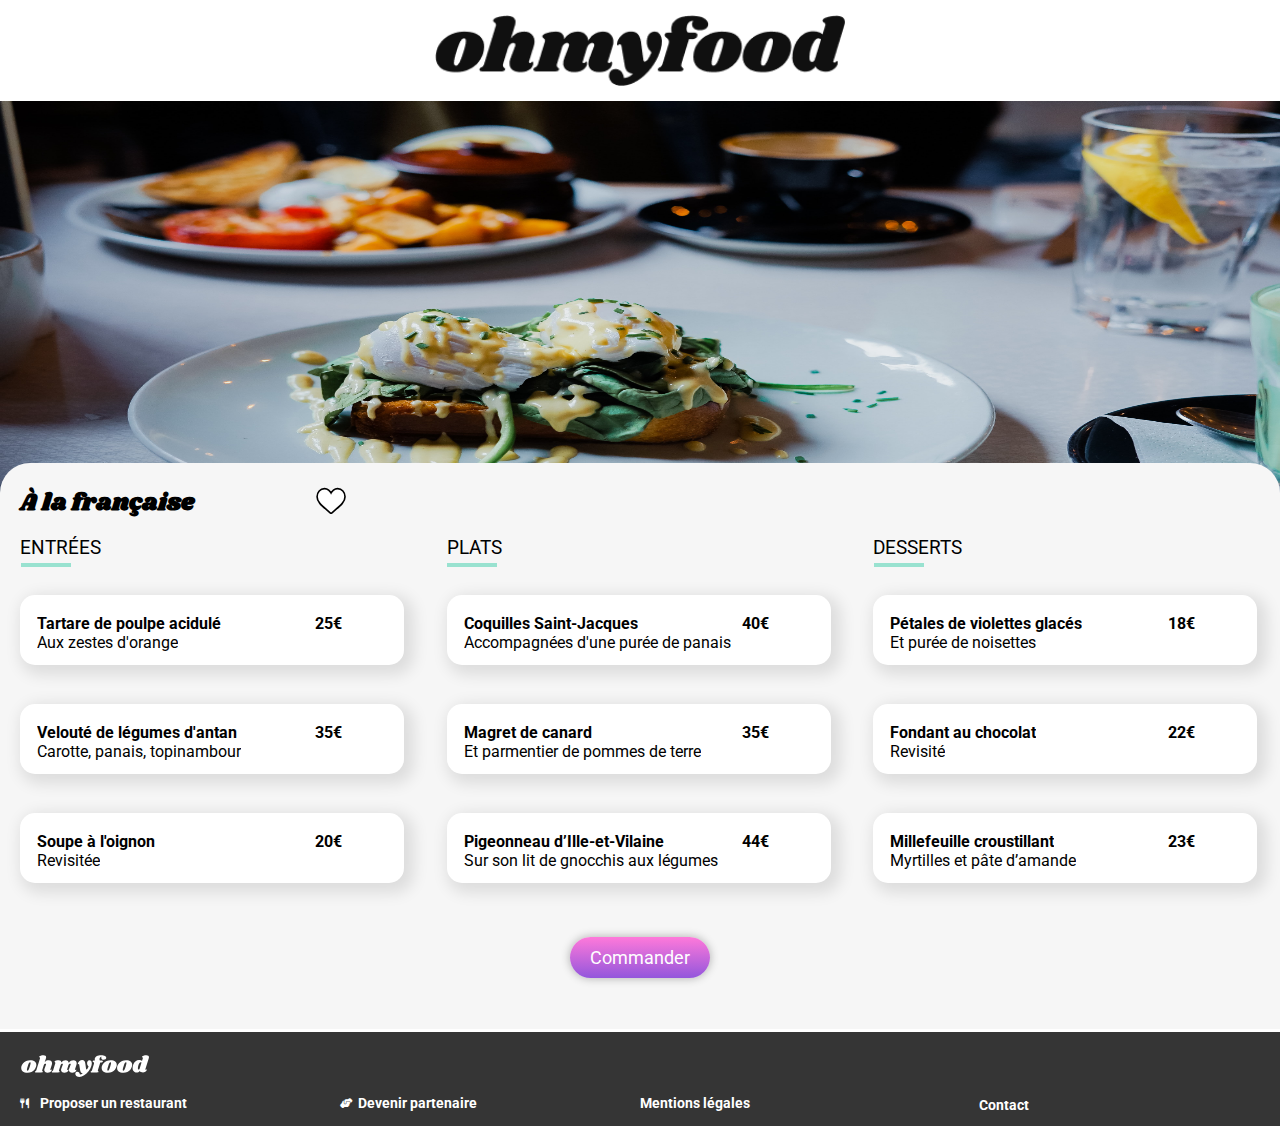
==== commit 1206abf0: "Projet bientôt terminée" ====
--- a/pages-menu/a-la-francaise.html
+++ b/pages-menu/a-la-francaise.html
@@ -48,109 +48,120 @@
               </defs>                                   
             </svg>
         </div>
-        
-        <h2>Entrées</h2>
-        <div class="dish-and-price" id="case-1">
-            <div class="menu__case__dish">
-                <div class="menu__case__dish-title">
-                <p>Tartare de poulpe acidulé</p>
+        <div class="menu__sec2">
+            <h2>Entrées</h2>
+            <div>
+                <div class="dish-and-price" id="case-1">
+                    <div class="menu__case__dish">
+                        <div class="menu__case__dish-title">
+                        <p>Tartare de poulpe acidulé</p>
+                        </div>
+                        <div class="menu__case__dish-subtitle">
+                        <p>Aux zestes d'orange</p>
+                        </div>
+                    </div>
+                    <div class="menu__case__price">25€</div>
                 </div>
-                <div class="menu__case__dish-subtitle">
-                <p>Aux zestes d'orange</p>
+                <div class="dish-and-price" id="case-2">
+                    <div class="menu__case__dish">
+                        <div class="menu__case__dish-title">
+                        <p>Velouté de légumes d'antan</p>
+                        </div>
+                        <div class="menu__case__dish-subtitle">
+                        <p>Carotte, panais, topinambour</p>
+                        </div>
+                    </div>
+                    <div class="menu__case__price">35€</div>
+                </div>
+                <div class="dish-and-price" id="case-3">
+                    <div class="menu__case__dish">
+                        <div class="menu__case__dish-title">
+                        <p>Soupe à l'oignon</p>
+                        </div>
+                        <div class="menu__case__dish-subtitle">
+                        <p>Revisitée</p>
+                        </div>
+                    </div>
+                    <div class="menu__case__price">20€</div>
                 </div>
             </div>
-            <div class="menu__case__price">25€</div>
-        </div>
-        <div class="dish-and-price" id="case-2">
-            <div class="menu__case__dish">
-                <div class="menu__case__dish-title">
-                <p>Velouté de légumes d'antan</p>
+            
+            <h2>Plats</h2>
+            <div>
+                <div class="dish-and-price" id="case-4">
+                    <div class="menu__case__dish">
+                        <div class="menu__case__dish-title">
+                        <p>Coquilles Saint-Jacques</p>
+                        </div>
+                        <div class="menu__case__dish-subtitle">
+                        <p>Accompagnées d'une purée de panais</p>
+                        </div>
+                    </div>
+                    <div class="menu__case__price">40€</div>
                 </div>
-                <div class="menu__case__dish-subtitle">
-                <p>Carotte, panais, topinambour</p>
+                <div class="dish-and-price" id="case-5">
+                    <div class="menu__case__dish">
+                        <div class="menu__case__dish-title">
+                        <p>Magret de canard</p>
+                        </div>
+                        <div class="menu__case__dish-subtitle">
+                        <p>Et parmentier de pommes de terre</p>
+                        </div>
+                    </div>
+                    <div class="menu__case__price">35€</div>
+                </div>
+                <div class="dish-and-price" id="case-6">
+                    <div class="menu__case__dish">
+                        <div class="menu__case__dish-title">
+                        <p>Pigeonneau d’Ille-et-Vilaine</p>
+                        </div>
+                        <div class="menu__case__dish-subtitle">
+                        <p>Sur son lit de gnocchis aux légumes</p>
+                        </div>
+                    </div>
+                    <div class="menu__case__price">44€</div>
                 </div>
             </div>
-            <div class="menu__case__price">35€</div>
-        </div>
-        <div class="dish-and-price" id="case-3">
-            <div class="menu__case__dish">
-                <div class="menu__case__dish-title">
-                <p>Soupe à l'oignon</p>
+            
+            <h2>Desserts</h2>
+            <div>
+                <div class="dish-and-price" id="case-7">
+                    <div class="menu__case__dish">
+                        <div class="menu__case__dish-title">
+                        <p>Pétales de violettes glacés</p>
+                        </div>
+                        <div class="menu__case__dish-subtitle">
+                        <p>Et purée de noisettes</p>
+                        </div>
+                    </div>
+                    <div class="menu__case__price">18€</div>
                 </div>
-                <div class="menu__case__dish-subtitle">
-                <p>Revisitée</p>
+                <div class="dish-and-price" id="case-8">
+                    <div class="menu__case__dish">
+                        <div class="menu__case__dish-title">
+                        <p>Fondant au chocolat</p>
+                        </div>
+                        <div class="menu__case__dish-subtitle">
+                        <p>Revisité</p>
+                        </div>
+                    </div>
+                    <div class="menu__case__price">22€</div>
+                </div>
+                <div class="dish-and-price" id="case-9">
+                    <div class="menu__case__dish">
+                        <div class="menu__case__dish-title">
+                        <p>Millefeuille croustillant</p>
+                        </div>
+                        <div class="menu__case__dish-subtitle">
+                        <p>Myrtilles et pâte d’amande</p>
+                        </div>
+                    </div>
+                    <div class="menu__case__price">23€</div>
                 </div>
             </div>
-            <div class="menu__case__price">20€</div>
+            
         </div>
-        <h2>Plats</h2>
-        <div class="dish-and-price" id="case-4">
-            <div class="menu__case__dish">
-                <div class="menu__case__dish-title">
-                <p>Coquilles Saint-Jacques</p>
-                </div>
-                <div class="menu__case__dish-subtitle">
-                <p>Accompagnées d'une purée de panais</p>
-                </div>
-            </div>
-            <div class="menu__case__price">40€</div>
-        </div>
-        <div class="dish-and-price" id="case-5">
-            <div class="menu__case__dish">
-                <div class="menu__case__dish-title">
-                <p>Magret de canard</p>
-                </div>
-                <div class="menu__case__dish-subtitle">
-                <p>Et parmentier de pommes de terre</p>
-                </div>
-            </div>
-            <div class="menu__case__price">35€</div>
-        </div>
-        <div class="dish-and-price" id="case-6">
-            <div class="menu__case__dish">
-                <div class="menu__case__dish-title">
-                <p>Pigeonneau d’Ille-et-Vilaine</p>
-                </div>
-                <div class="menu__case__dish-subtitle">
-                <p>Sur son lit de gnocchis aux légumes</p>
-                </div>
-            </div>
-            <div class="menu__case__price">44€</div>
-        </div>
-        <h2>Desserts</h2>
-        <div class="dish-and-price" id="case-7">
-            <div class="menu__case__dish">
-                <div class="menu__case__dish-title">
-                <p>Pétales de violettes glacés</p>
-                </div>
-                <div class="menu__case__dish-subtitle">
-                <p>Et purée de noisettes</p>
-                </div>
-            </div>
-            <div class="menu__case__price">18€</div>
-        </div>
-        <div class="dish-and-price" id="case-8">
-            <div class="menu__case__dish">
-                <div class="menu__case__dish-title">
-                <p>Fondant au chocolat</p>
-                </div>
-                <div class="menu__case__dish-subtitle">
-                <p>Revisité</p>
-                </div>
-            </div>
-            <div class="menu__case__price">22€</div>
-        </div>
-        <div class="dish-and-price" id="case-9">
-            <div class="menu__case__dish">
-                <div class="menu__case__dish-title">
-                <p>Millefeuille croustillant</p>
-                </div>
-                <div class="menu__case__dish-subtitle">
-                <p>Myrtilles et pâte d’amande</p>
-                </div>
-            </div>
-            <div class="menu__case__price">23€</div>
-        </div>
+       
         
         <div class="menu__contain-button">
             <div class="menu__button">Commander</div>
--- a/css/scss/style.css
+++ b/css/scss/style.css
@@ -412,7 +412,6 @@
 .menu__sec1 {
   height: 1351px;
   width: 100%;
-  max-width: 1230px;
   border-radius: 30px 30px 0 0;
   background-color: #F6F6F6;
   position: relative;
@@ -458,14 +457,14 @@
   transition: 0.5s;
 }
 
-.menu__sec1 h2:nth-child(2) {
+body > div > div.menu__sec2 > h2:nth-child(1), #sec1 > div.menu__sec2 > h2:nth-child(1) {
   margin-left: 20px;
   margin-top: 48px;
   font-weight: 400;
   text-transform: uppercase;
   font-size: 19px;
 }
-.menu__sec1 h2:nth-child(2)::after {
+body > div > div.menu__sec2 > h2:nth-child(1)::after, #sec1 > div.menu__sec2 > h2:nth-child(1)::after {
   content: "";
   width: 50px;
   height: 4px;
@@ -477,80 +476,50 @@
   bottom: -8px;
 }
 
-body > div > h2:nth-child(6) {
+body > div > div.menu__sec2 > h2:nth-child(3), #sec1 > div.menu__sec2 > h2:nth-child(3) {
   margin-left: 20px;
   margin-top: 48px;
   font-weight: 400;
   text-transform: uppercase;
   font-size: 19px;
 }
-body > div > h2:nth-child(6)::after {
+body > div > div.menu__sec2 > h2:nth-child(3)::after, #sec1 > div.menu__sec2 > h2:nth-child(3)::after {
   content: "";
   width: 50px;
   height: 4px;
   background: #99e2d0;
   position: absolute;
   z-index: 20;
-  top: 498px;
+  top: 505px;
   left: 21px;
   bottom: -8px;
 }
 
-body > div > h2:nth-child(7) {
+#sec1 > div.menu__sec2 > h2:nth-child(3)::after {
+  top: 614px;
+}
+
+body > div > div.menu__sec2 > h2:nth-child(5), #sec1 > div.menu__sec2 > h2:nth-child(5) {
   margin-left: 20px;
   margin-top: 48px;
   font-weight: 400;
   text-transform: uppercase;
   font-size: 19px;
 }
-body > div > h2:nth-child(7)::after {
+body > div > div.menu__sec2 > h2:nth-child(5)::after, #sec1 > div.menu__sec2 > h2:nth-child(5)::after {
   content: "";
   width: 50px;
   height: 4px;
   background: #99e2d0;
   position: absolute;
   z-index: 20;
-  top: 607px;
+  top: 905px;
   left: 21px;
   bottom: -8px;
 }
 
-body > div > h2:nth-child(10) {
-  margin-left: 20px;
-  margin-top: 48px;
-  font-weight: 400;
-  text-transform: uppercase;
-  font-size: 19px;
-}
-body > div > h2:nth-child(10)::after {
-  content: "";
-  width: 50px;
-  height: 4px;
-  background: #99e2d0;
-  position: absolute;
-  z-index: 20;
-  top: 894px;
-  left: 21px;
-  bottom: -8px;
-}
-
-body > div > h2:nth-child(11) {
-  margin-left: 20px;
-  margin-top: 48px;
-  font-weight: 400;
-  text-transform: uppercase;
-  font-size: 19px;
-}
-body > div > h2:nth-child(11)::after {
-  content: "";
-  width: 50px;
-  height: 4px;
-  background: #99e2d0;
-  position: absolute;
-  z-index: 20;
-  top: 1001px;
-  left: 21px;
-  bottom: -8px;
+#sec1 > div.menu__sec2 > h2:nth-child(5)::after {
+  top: 1012px;
 }
 
 .menu__case__dish {
@@ -619,7 +588,8 @@
   border-radius: 200px;
   box-shadow: 0px 0px 10px 0px rgba(0, 0, 0, 0.3);
   padding: 10px 20px;
-  margin: 30px 0;
+  z-index: 20;
+  margin-top: 35px;
   font-size: 18px;
   background: linear-gradient(180deg, rgb(255, 121, 218) 0%, rgb(147, 86, 220) 100%);
 }
@@ -628,6 +598,10 @@
   cursor: pointer;
   transition: 0.3s;
   box-shadow: 0px 0px 10px 0px rgba(0, 0, 0, 0.6);
+}
+
+#button-1 {
+  margin-top: -9px;
 }
 
 footer {
@@ -706,4 +680,164 @@
 #case-9 {
   -webkit-animation-delay: 1.2s;
           animation-delay: 1.2s;
+}
+
+@media screen and (min-width: 800px) {
+  header div:first-child img {
+    width: 15%;
+    margin-top: 18px;
+  }
+  .sec1 {
+    display: grid;
+    grid-template-columns: 1fr 1fr 1fr;
+    grid-template-rows: 1fr 1fr;
+    grid-template-areas: "fonc fonc fonc" "restaurant-1 restaurant-2 restaurant-3";
+  }
+  .sec1 h2 {
+    grid-area: fonc;
+  }
+  #restaurant-1 {
+    grid-area: restaurant-1;
+  }
+  #restaurant-2 {
+    grid-area: restaurant-2;
+  }
+  #restaurant-3 {
+    grid-area: restaurant-3;
+  }
+  body > main > div.sec2 > div {
+    display: grid;
+    grid-template-columns: 1fr 1fr;
+    grid-template-rows: 1fr 1fr;
+    grid-template-areas: "restaurant-card-1 restaurant-card-2" "restaurant-card-3 restaurant-card-4";
+    justify-items: center;
+    grid-gap: 30px;
+    margin: auto;
+  }
+  #restaurant-card-1 {
+    grid-area: restaurant-card-1;
+  }
+  #restaurant-card-2 {
+    grid-area: restaurant-card-2;
+  }
+  #restaurant-card-3 {
+    grid-area: restaurant-card-3;
+  }
+  #restaurant-card-4 {
+    grid-area: restaurant-card-4;
+  }
+  .restaurant-card {
+    margin: 0;
+  }
+  #footer {
+    display: grid;
+    grid-template-columns: 25% 25% 25% 25%;
+    grid-template-rows: 50% 50%;
+    grid-template-areas: "logo-1 logo-1 logo-1 logo-1" "prop-restaurant partenariat mention contact";
+    align-items: center;
+    margin: 0;
+    height: 94px;
+  }
+  #footer > img {
+    width: 10%;
+    grid-area: logo-1;
+  }
+  #footer > div:nth-child(2) {
+    grid-area: prop-restaurant;
+    margin: 0;
+  }
+  #footer > div:nth-child(3) {
+    grid-area: partenariat;
+    margin: 0;
+  }
+  #footer > h4:nth-child(4) {
+    grid-area: mention;
+    margin: 0;
+  }
+  #footer > h4:nth-child(5) {
+    grid-area: contact;
+    margin: 0;
+  }
+}
+@media screen and (min-width: 1100px) {
+  .menu__sec1 {
+    height: 566px;
+  }
+  #sec1 {
+    height: 700px;
+  }
+  .menu__sec2 {
+    display: grid;
+    grid-template-columns: 1fr 1fr 1fr;
+    grid-template-rows: 0.1fr 0.1fr;
+    grid-template-areas: "titre-1 titre-2 titre-3" "case-1 case-2 case-3";
+    align-items: center;
+  }
+  body > div > div.menu__sec2 > h2:nth-child(1), #sec1 > div.menu__sec2 > h2:nth-child(1) {
+    grid-area: titre-1;
+    margin-top: 22px;
+  }
+  body > div > div.menu__sec2 > h2:nth-child(1)::after, #sec1 > div.menu__sec2 > h2:nth-child(1)::after {
+    top: 100px;
+  }
+  body > div > div.menu__sec2 > h2:nth-child(3), #sec1 > div.menu__sec2 > h2:nth-child(3) {
+    grid-area: titre-2;
+    margin-top: 22px;
+  }
+  body > div > div.menu__sec2 > h2:nth-child(3)::after, #sec1 > div.menu__sec2 > h2:nth-child(3)::after {
+    top: 100px;
+    left: 447px;
+  }
+  body > div > div.menu__sec2 > h2:nth-child(5), #sec1 > div.menu__sec2 > h2:nth-child(5) {
+    grid-area: titre-3;
+    margin-top: 22px;
+  }
+  body > div > div.menu__sec2 > h2:nth-child(5)::after, #sec1 > div.menu__sec2 > h2:nth-child(5)::after {
+    top: 100px;
+    left: 874px;
+  }
+  body > div > div.menu__sec2 > div:nth-child(2) {
+    grid-area: case-1;
+  }
+  body > div > div.menu__sec2 > div:nth-child(4) {
+    grid-area: case-2;
+  }
+  body > div > div.menu__sec2 > div:nth-child(6) {
+    grid-area: case-3;
+  }
+  .logo {
+    width: 32%;
+  }
+  .image-1 {
+    height: 53vh;
+  }
+  footer {
+    display: grid;
+    grid-template-columns: 25% 25% 25% 25%;
+    grid-template-rows: 50% 50%;
+    grid-template-areas: "logo-1 logo-1 logo-1 logo-1" "prop-restaurant partenariat mention contact";
+    align-items: center;
+    margin: -132px 0 0 0;
+    height: 94px;
+  }
+  footer > img {
+    width: 10%;
+    grid-area: logo-1;
+  }
+  footer > div:nth-child(2) {
+    grid-area: prop-restaurant;
+    margin: 0;
+  }
+  body > footer > div:nth-child(3) {
+    grid-area: partenariat;
+    margin: 0;
+  }
+  body > footer > h4:nth-child(4) {
+    grid-area: mention;
+    margin: 0;
+  }
+  footer > h4:nth-child(5) {
+    grid-area: contact;
+    margin: 0;
+  }
 }/*# sourceMappingURL=style.css.map */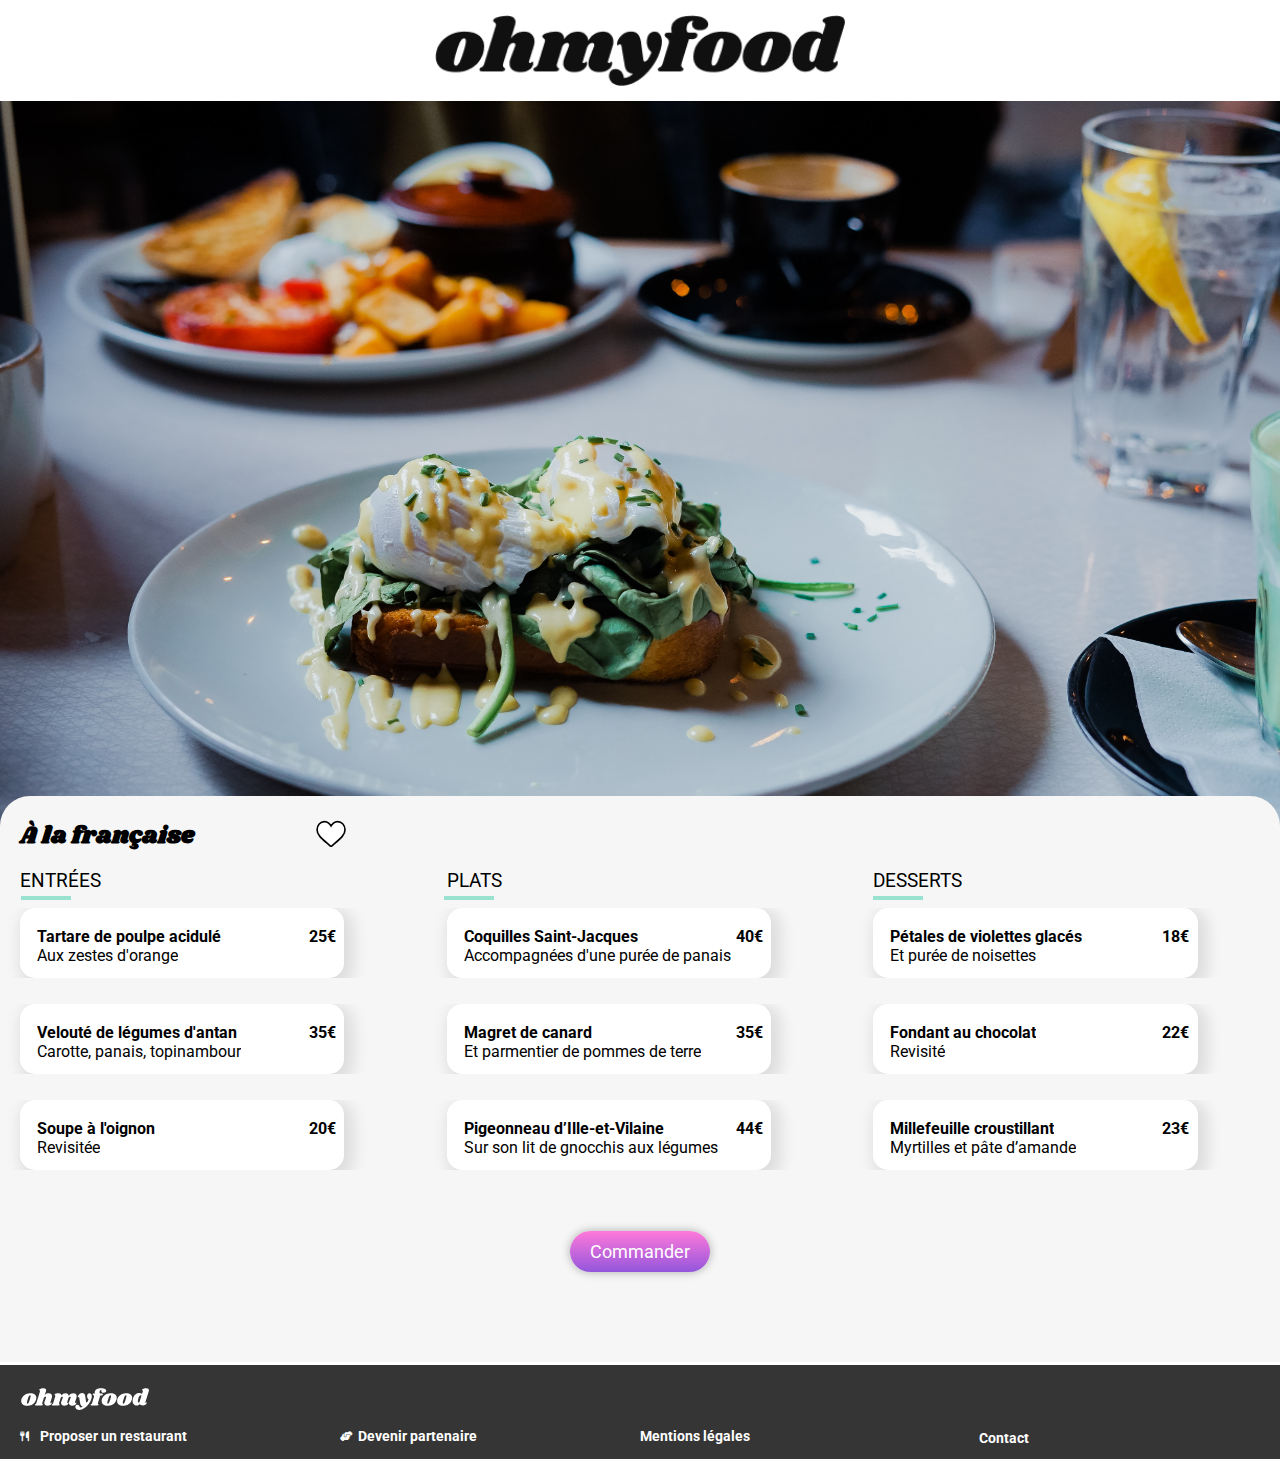
==== commit 61fb48b5: "projet en cours de finalisation" ====
--- a/pages-menu/a-la-francaise.html
+++ b/pages-menu/a-la-francaise.html
@@ -51,113 +51,171 @@
         <div class="menu__sec2">
             <h2>Entrées</h2>
             <div>
-                <div class="dish-and-price" id="case-1">
-                    <div class="menu__case__dish">
-                        <div class="menu__case__dish-title">
-                        <p>Tartare de poulpe acidulé</p>
-                        </div>
-                        <div class="menu__case__dish-subtitle">
-                        <p>Aux zestes d'orange</p>
-                        </div>
-                    </div>
-                    <div class="menu__case__price">25€</div>
-                </div>
-                <div class="dish-and-price" id="case-2">
-                    <div class="menu__case__dish">
-                        <div class="menu__case__dish-title">
-                        <p>Velouté de légumes d'antan</p>
-                        </div>
-                        <div class="menu__case__dish-subtitle">
-                        <p>Carotte, panais, topinambour</p>
-                        </div>
-                    </div>
-                    <div class="menu__case__price">35€</div>
-                </div>
-                <div class="dish-and-price" id="case-3">
-                    <div class="menu__case__dish">
-                        <div class="menu__case__dish-title">
-                        <p>Soupe à l'oignon</p>
-                        </div>
-                        <div class="menu__case__dish-subtitle">
-                        <p>Revisitée</p>
-                        </div>
-                    </div>
-                    <div class="menu__case__price">20€</div>
-                </div>
+                <div class="menu__grid__case appears-with-opacity" id="case-1">
+                    <div class="dish-and-price" >
+                        <div class="menu__case__dish">
+                            <div class="menu__case__dish-title">
+                            <p>Tartare de poulpe acidulé</p>
+                            </div>
+                            <div class="menu__case__dish-subtitle">
+                            <p>Aux zestes d'orange</p>
+                            </div>
+                        </div>
+                        <div class="menu__case__price">25€</div>
+                    </div>
+                    <div class="validation__box">
+                        <i class="fas fa-check-circle"></i>
+                    </div>
+                </div>
+                <div class="menu__grid__case appears-with-opacity" id="case-2">
+                    <div class="dish-and-price" >
+                        <div class="menu__case__dish">
+                            <div class="menu__case__dish-title">
+                            <p>Velouté de légumes d'antan</p>
+                            </div>
+                            <div class="menu__case__dish-subtitle">
+                            <p>Carotte, panais, topinambour</p>
+                            </div>
+                        </div>
+                        <div class="menu__case__price">35€</div>
+                    </div>
+                    <div class="validation__box">
+                        <i class="fas fa-check-circle"></i>
+                    </div>
+                </div>
+                
+
+                  <div class="menu__grid__case appears-with-opacity" id="case-3">
+                        <div class="dish-and-price" >
+                            <div class="menu__case__dish">
+                                <div class="menu__case__dish-title">
+                                <p>Soupe à l'oignon</p>
+                                </div>
+                                <div class="menu__case__dish-subtitle">
+                                <p>Revisitée</p>
+                                </div>
+                            </div>
+                            <div class="menu__case__price">20€</div>
+                        </div>
+                        <div class="validation__box">
+                            <i class="fas fa-check-circle"></i>
+                        </div>
+                  </div>
+                
             </div>
             
             <h2>Plats</h2>
             <div>
-                <div class="dish-and-price" id="case-4">
-                    <div class="menu__case__dish">
-                        <div class="menu__case__dish-title">
-                        <p>Coquilles Saint-Jacques</p>
-                        </div>
-                        <div class="menu__case__dish-subtitle">
-                        <p>Accompagnées d'une purée de panais</p>
-                        </div>
-                    </div>
-                    <div class="menu__case__price">40€</div>
-                </div>
-                <div class="dish-and-price" id="case-5">
-                    <div class="menu__case__dish">
-                        <div class="menu__case__dish-title">
-                        <p>Magret de canard</p>
-                        </div>
-                        <div class="menu__case__dish-subtitle">
-                        <p>Et parmentier de pommes de terre</p>
-                        </div>
-                    </div>
-                    <div class="menu__case__price">35€</div>
-                </div>
-                <div class="dish-and-price" id="case-6">
-                    <div class="menu__case__dish">
-                        <div class="menu__case__dish-title">
-                        <p>Pigeonneau d’Ille-et-Vilaine</p>
-                        </div>
-                        <div class="menu__case__dish-subtitle">
-                        <p>Sur son lit de gnocchis aux légumes</p>
-                        </div>
-                    </div>
-                    <div class="menu__case__price">44€</div>
-                </div>
-            </div>
+                <div class="menu__grid__case appears-with-opacity" id="case-4">
+                    <div class="dish-and-price" >
+                        <div class="menu__case__dish">
+                            <div class="menu__case__dish-title">
+                            <p>Coquilles Saint-Jacques</p>
+                            </div>
+                            <div class="menu__case__dish-subtitle">
+                            <p>Accompagnées d'une purée de panais</p>
+                            </div>
+                        </div>
+                        <div class="menu__case__price">40€</div>
+                    </div>
+                    <div class="validation__box">
+                        <i class="fas fa-check-circle"></i>
+                    </div>
+                </div>
+                
+
+                  <div class="menu__grid__case appears-with-opacity" id="case-5">
+                        <div class="dish-and-price" >
+                            <div class="menu__case__dish">
+                                <div class="menu__case__dish-title">
+                                <p>Magret de canard</p>
+                                </div>
+                                <div class="menu__case__dish-subtitle">
+                                <p>Et parmentier de pommes de terre</p>
+                                </div>
+                            </div>
+                            <div class="menu__case__price">35€</div>
+                        </div>
+                        <div class="validation__box">
+                            <i class="fas fa-check-circle"></i>
+                        </div>
+                  </div>
+               
+
+                  <div class="menu__grid__case appears-with-opacity" id="case-6">
+                        <div class="dish-and-price" >
+                            <div class="menu__case__dish">
+                                <div class="menu__case__dish-title">
+                                <p>Pigeonneau d’Ille-et-Vilaine</p>
+                                </div>
+                                <div class="menu__case__dish-subtitle">
+                                <p>Sur son lit de gnocchis aux légumes</p>
+                                </div>
+                            </div>
+                            <div class="menu__case__price">44€</div>
+                        </div>
+                        <div class="validation__box">
+                            <i class="fas fa-check-circle"></i>
+                        </div>
+                    </div>
+                  </div>
+                
             
             <h2>Desserts</h2>
             <div>
-                <div class="dish-and-price" id="case-7">
-                    <div class="menu__case__dish">
-                        <div class="menu__case__dish-title">
-                        <p>Pétales de violettes glacés</p>
-                        </div>
-                        <div class="menu__case__dish-subtitle">
-                        <p>Et purée de noisettes</p>
-                        </div>
-                    </div>
-                    <div class="menu__case__price">18€</div>
-                </div>
-                <div class="dish-and-price" id="case-8">
-                    <div class="menu__case__dish">
-                        <div class="menu__case__dish-title">
-                        <p>Fondant au chocolat</p>
-                        </div>
-                        <div class="menu__case__dish-subtitle">
-                        <p>Revisité</p>
-                        </div>
-                    </div>
-                    <div class="menu__case__price">22€</div>
-                </div>
-                <div class="dish-and-price" id="case-9">
-                    <div class="menu__case__dish">
-                        <div class="menu__case__dish-title">
-                        <p>Millefeuille croustillant</p>
-                        </div>
-                        <div class="menu__case__dish-subtitle">
-                        <p>Myrtilles et pâte d’amande</p>
-                        </div>
-                    </div>
-                    <div class="menu__case__price">23€</div>
-                </div>
+                <div class="menu__grid__case appears-with-opacity" id="case-7">
+                    <div class="dish-and-price" >
+                        <div class="menu__case__dish">
+                            <div class="menu__case__dish-title">
+                            <p>Pétales de violettes glacés</p>
+                            </div>
+                            <div class="menu__case__dish-subtitle">
+                            <p>Et purée de noisettes</p>
+                            </div>
+                        </div>
+                        <div class="menu__case__price">18€</div>
+                    </div>
+                    <div class="validation__box">
+                        <i class="fas fa-check-circle"></i>
+                    </div>
+                </div>
+                
+
+                  <div class="menu__grid__case appears-with-opacity" id="case-8">
+                        <div class="dish-and-price" >
+                            <div class="menu__case__dish">
+                                <div class="menu__case__dish-title">
+                                <p>Fondant au chocolat</p>
+                                </div>
+                                <div class="menu__case__dish-subtitle">
+                                <p>Revisité</p>
+                                </div>
+                            </div>
+                            <div class="menu__case__price">22€</div>
+                        </div>
+                        <div class="validation__box">
+                            <i class="fas fa-check-circle"></i>
+                        </div>
+                  </div>
+                
+
+                  <div class="menu__grid__case appears-with-opacity" id="case-9">
+                        <div class="dish-and-price" >
+                            <div class="menu__case__dish">
+                                <div class="menu__case__dish-title">
+                                <p>Millefeuille croustillant</p>
+                                </div>
+                                <div class="menu__case__dish-subtitle">
+                                <p>Myrtilles et pâte d’amande</p>
+                                </div>
+                            </div>
+                            <div class="menu__case__price">23€</div>
+                        </div>
+                        <div class="validation__box">
+                            <i class="fas fa-check-circle"></i>
+                        </div>
+                  </div>
+                
             </div>
             
         </div>
--- a/css/scss/style.css
+++ b/css/scss/style.css
@@ -410,7 +410,7 @@
 }
 
 .menu__sec1 {
-  height: 1351px;
+  height: 1211px;
   width: 100%;
   border-radius: 30px 30px 0 0;
   background-color: #F6F6F6;
@@ -427,7 +427,7 @@
 }
 
 #sec1 {
-  height: 1448px;
+  height: 1295px;
 }
 
 .heart {
@@ -490,13 +490,13 @@
   background: #99e2d0;
   position: absolute;
   z-index: 20;
-  top: 505px;
+  top: 446px;
   left: 21px;
   bottom: -8px;
 }
 
 #sec1 > div.menu__sec2 > h2:nth-child(3)::after {
-  top: 614px;
+  top: 537px;
 }
 
 body > div > div.menu__sec2 > h2:nth-child(5), #sec1 > div.menu__sec2 > h2:nth-child(5) {
@@ -513,13 +513,13 @@
   background: #99e2d0;
   position: absolute;
   z-index: 20;
-  top: 905px;
+  top: 785px;
   left: 21px;
   bottom: -8px;
 }
 
 #sec1 > div.menu__sec2 > h2:nth-child(5)::after {
-  top: 1012px;
+  top: 876px;
 }
 
 .menu__case__dish {
@@ -560,6 +560,10 @@
   position: absolute;
   top: 19px;
   left: 17px;
+}
+
+div.menu__grid__case:hover > div.dish-and-price > div.menu__case__dish > div.menu__case__dish-title > p {
+  width: 225px;
 }
 
 div.menu__case__dish-subtitle > p {
@@ -682,6 +686,103 @@
           animation-delay: 1.2s;
 }
 
+.menu__grid__case {
+  position: relative;
+  cursor: pointer;
+  overflow: hidden;
+  display: flex;
+  justify-content: space-between;
+  align-items: center;
+  width: 100%;
+  height: 70px;
+  border-radius: 15px;
+  margin-bottom: 21px;
+}
+.menu__grid__case:hover .validation__box {
+  display: flex;
+  justify-content: center;
+  align-items: center;
+  -webkit-animation: slide-left 0.5s ease;
+          animation: slide-left 0.5s ease;
+  transform-origin: right;
+}
+.menu__grid__case:hover .menu__case__price {
+  -webkit-animation: slides-left 0.5s cubic-bezier(0.25, 0.46, 0.45, 0.94) both;
+          animation: slides-left 0.5s cubic-bezier(0.25, 0.46, 0.45, 0.94) both;
+}
+.menu__grid__case .validation__box {
+  display: none;
+  position: absolute;
+  background: #31957c;
+  border-radius: 0 15px 15px 0;
+  right: 4%;
+  padding: 0 13px;
+  height: 100%;
+}
+.menu__grid__case .validation__box i {
+  font-size: 30px;
+  color: white;
+  transform: rotate(180deg);
+  -webkit-animation: rotate 0.5s both;
+          animation: rotate 0.5s both;
+}
+
+.menu__grid__case:hover .menu__case__dish p {
+  margin: 0;
+  text-overflow: ellipsis;
+  overflow: hidden;
+  width: 256px;
+}
+
+@-webkit-keyframes rotate {
+  0% {
+    transform: rotate(0);
+  }
+  100% {
+    transform: rotate(360deg);
+  }
+}
+
+@keyframes rotate {
+  0% {
+    transform: rotate(0);
+  }
+  100% {
+    transform: rotate(360deg);
+  }
+}
+@-webkit-keyframes slide-left {
+  0% {
+    transform: scaleX(0);
+  }
+  100% {
+    transform: scaleX(-50px);
+  }
+}
+@keyframes slide-left {
+  0% {
+    transform: scaleX(0);
+  }
+  100% {
+    transform: scaleX(-50px);
+  }
+}
+@-webkit-keyframes slides-left {
+  0% {
+    transform: translateX(0);
+  }
+  100% {
+    transform: translateX(-50px);
+  }
+}
+@keyframes slides-left {
+  0% {
+    transform: translateX(0);
+  }
+  100% {
+    transform: translateX(-50px);
+  }
+}
 @media screen and (min-width: 800px) {
   header div:first-child img {
     width: 15%;
@@ -760,6 +861,24 @@
   }
 }
 @media screen and (min-width: 1100px) {
+  .menu__grid__case .validation__box {
+    display: none;
+    position: absolute;
+    background: #31957c;
+    border-radius: 0 15px 15px 0;
+    right: 19%;
+    padding: 0 13px;
+    height: 100%;
+  }
+  .dish-and-price {
+    width: 76%;
+  }
+  .menu__grid__case {
+    margin-bottom: 26px;
+  }
+  .menu__case__price {
+    left: 282px;
+  }
   .menu__sec1 {
     height: 566px;
   }
@@ -786,7 +905,7 @@
   }
   body > div > div.menu__sec2 > h2:nth-child(3)::after, #sec1 > div.menu__sec2 > h2:nth-child(3)::after {
     top: 100px;
-    left: 447px;
+    left: 34.7%;
   }
   body > div > div.menu__sec2 > h2:nth-child(5), #sec1 > div.menu__sec2 > h2:nth-child(5) {
     grid-area: titre-3;
@@ -794,7 +913,7 @@
   }
   body > div > div.menu__sec2 > h2:nth-child(5)::after, #sec1 > div.menu__sec2 > h2:nth-child(5)::after {
     top: 100px;
-    left: 874px;
+    left: 68.2%;
   }
   body > div > div.menu__sec2 > div:nth-child(2) {
     grid-area: case-1;
@@ -809,7 +928,7 @@
     width: 32%;
   }
   .image-1 {
-    height: 53vh;
+    height: 90vh;
   }
   footer {
     display: grid;
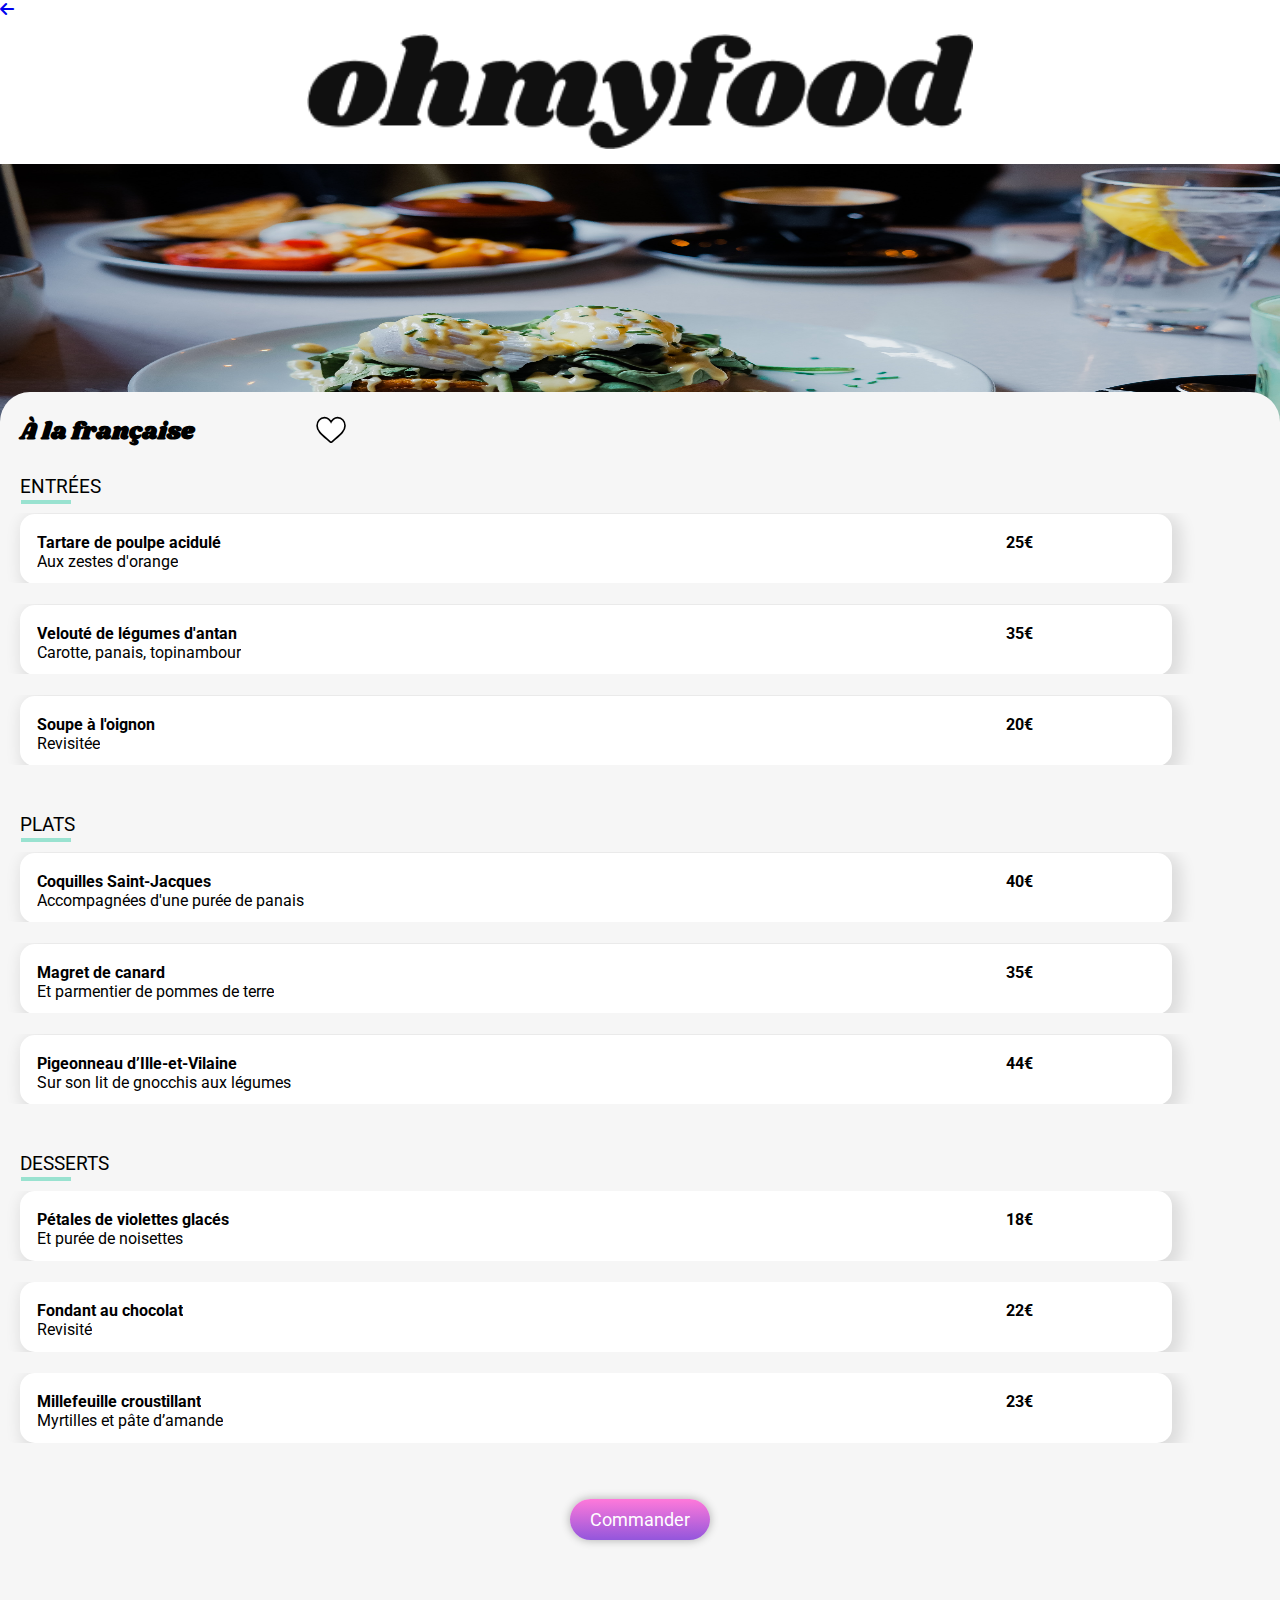
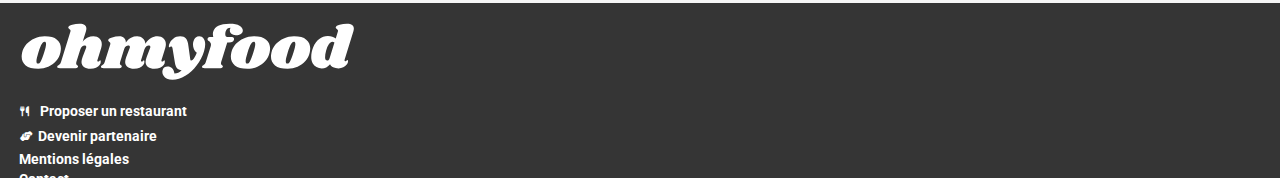
==== commit 73c55d6f: "modification du projet 3" ====
--- a/pages-menu/a-la-francaise.html
+++ b/pages-menu/a-la-francaise.html
@@ -14,6 +14,7 @@
 </head>
 <body>
     <header>
+        <a href="../index.html"><i class="fas fa-arrow-left"></i></a>
         <img class="logo" src="../images/logo/ohmyfood.png" alt="">
         <img class="image-1" src="../images/restaurants/restaurant3.jpg" alt="">
     </header>
@@ -48,7 +49,7 @@
               </defs>                                   
             </svg>
         </div>
-        <div class="menu__sec2">
+        <div class="menu__sec2" id="menu">
             <h2>Entrées</h2>
             <div>
                 <div class="menu__grid__case appears-with-opacity" id="case-1">
--- a/css/scss/style.css
+++ b/css/scss/style.css
@@ -112,6 +112,10 @@
   margin: 0;
 }
 
+body > main > div.sec2 > div {
+  margin: 0 auto;
+}
+
 header div:first-child {
   box-shadow: 0px 5px 6px 0px rgba(0, 0, 0, 0.2);
   height: 64px;
@@ -129,8 +133,12 @@
   margin-top: 5px;
   height: 49px;
 }
-header div:nth-child(2) p {
+header div:nth-child(2) input {
+  border: none;
+  background-color: #EAEAEA;
+  color: #7a7a7a;
   text-align: center;
+  width: 96px;
 }
 
 header div:nth-child(3) {
@@ -374,7 +382,7 @@
 
 .heart-full {
   position: absolute;
-  top: 194px;
+  top: 204px;
   left: 273px;
   fill: url(#text-fill);
   stroke: none;
@@ -383,7 +391,7 @@
 .heart-empty {
   width: 30px;
   position: absolute;
-  top: 194px;
+  top: 204px;
   left: 273px;
 }
 .heart-empty:hover {
@@ -533,6 +541,7 @@
   justify-content: space-between;
   align-items: center;
   width: 100%;
+  font-size: 16px;
   height: 70px;
   border-radius: 15px;
   background-color: white;
@@ -548,7 +557,7 @@
 }
 .menu__case__price {
   position: relative;
-  left: 288px;
+  left: 85%;
   top: -51px;
   padding-right: 20px;
   font-weight: bold;
@@ -698,7 +707,7 @@
   border-radius: 15px;
   margin-bottom: 21px;
 }
-.menu__grid__case:hover .validation__box {
+.menu__grid__case:active .validation__box {
   display: flex;
   justify-content: center;
   align-items: center;
@@ -706,16 +715,16 @@
           animation: slide-left 0.5s ease;
   transform-origin: right;
 }
-.menu__grid__case:hover .menu__case__price {
+.menu__grid__case:active .menu__case__price {
   -webkit-animation: slides-left 0.5s cubic-bezier(0.25, 0.46, 0.45, 0.94) both;
           animation: slides-left 0.5s cubic-bezier(0.25, 0.46, 0.45, 0.94) both;
 }
 .menu__grid__case .validation__box {
   display: none;
-  position: absolute;
+  position: relative;
   background: #31957c;
   border-radius: 0 15px 15px 0;
-  right: 4%;
+  right: 8%;
   padding: 0 13px;
   height: 100%;
 }
@@ -860,7 +869,18 @@
     margin: 0;
   }
 }
-@media screen and (min-width: 1100px) {
+@media screen and (min-width: 1285px) {
+  body > header > a > i {
+    width: 50px;
+    height: 50px;
+    position: absolute;
+    left: 35px;
+    top: 23px;
+    font-size: 20px;
+  }
+  body > div > div:nth-child(1) > svg.heart.heart-full-2, body > div > div:nth-child(1) > svg.heart.heart-empty-2 {
+    margin-left: 889px;
+  }
   .menu__grid__case .validation__box {
     display: none;
     position: absolute;
@@ -877,7 +897,7 @@
     margin-bottom: 26px;
   }
   .menu__case__price {
-    left: 282px;
+    left: 88%;
   }
   .menu__sec1 {
     height: 566px;
@@ -925,10 +945,15 @@
     grid-area: case-3;
   }
   .logo {
-    width: 32%;
+    width: 13%;
   }
   .image-1 {
     height: 90vh;
+    margin-top: 0;
+    width: 100%;
+    height: 309px;
+    -o-object-fit: cover;
+    object-fit: cover;
   }
   footer {
     display: grid;
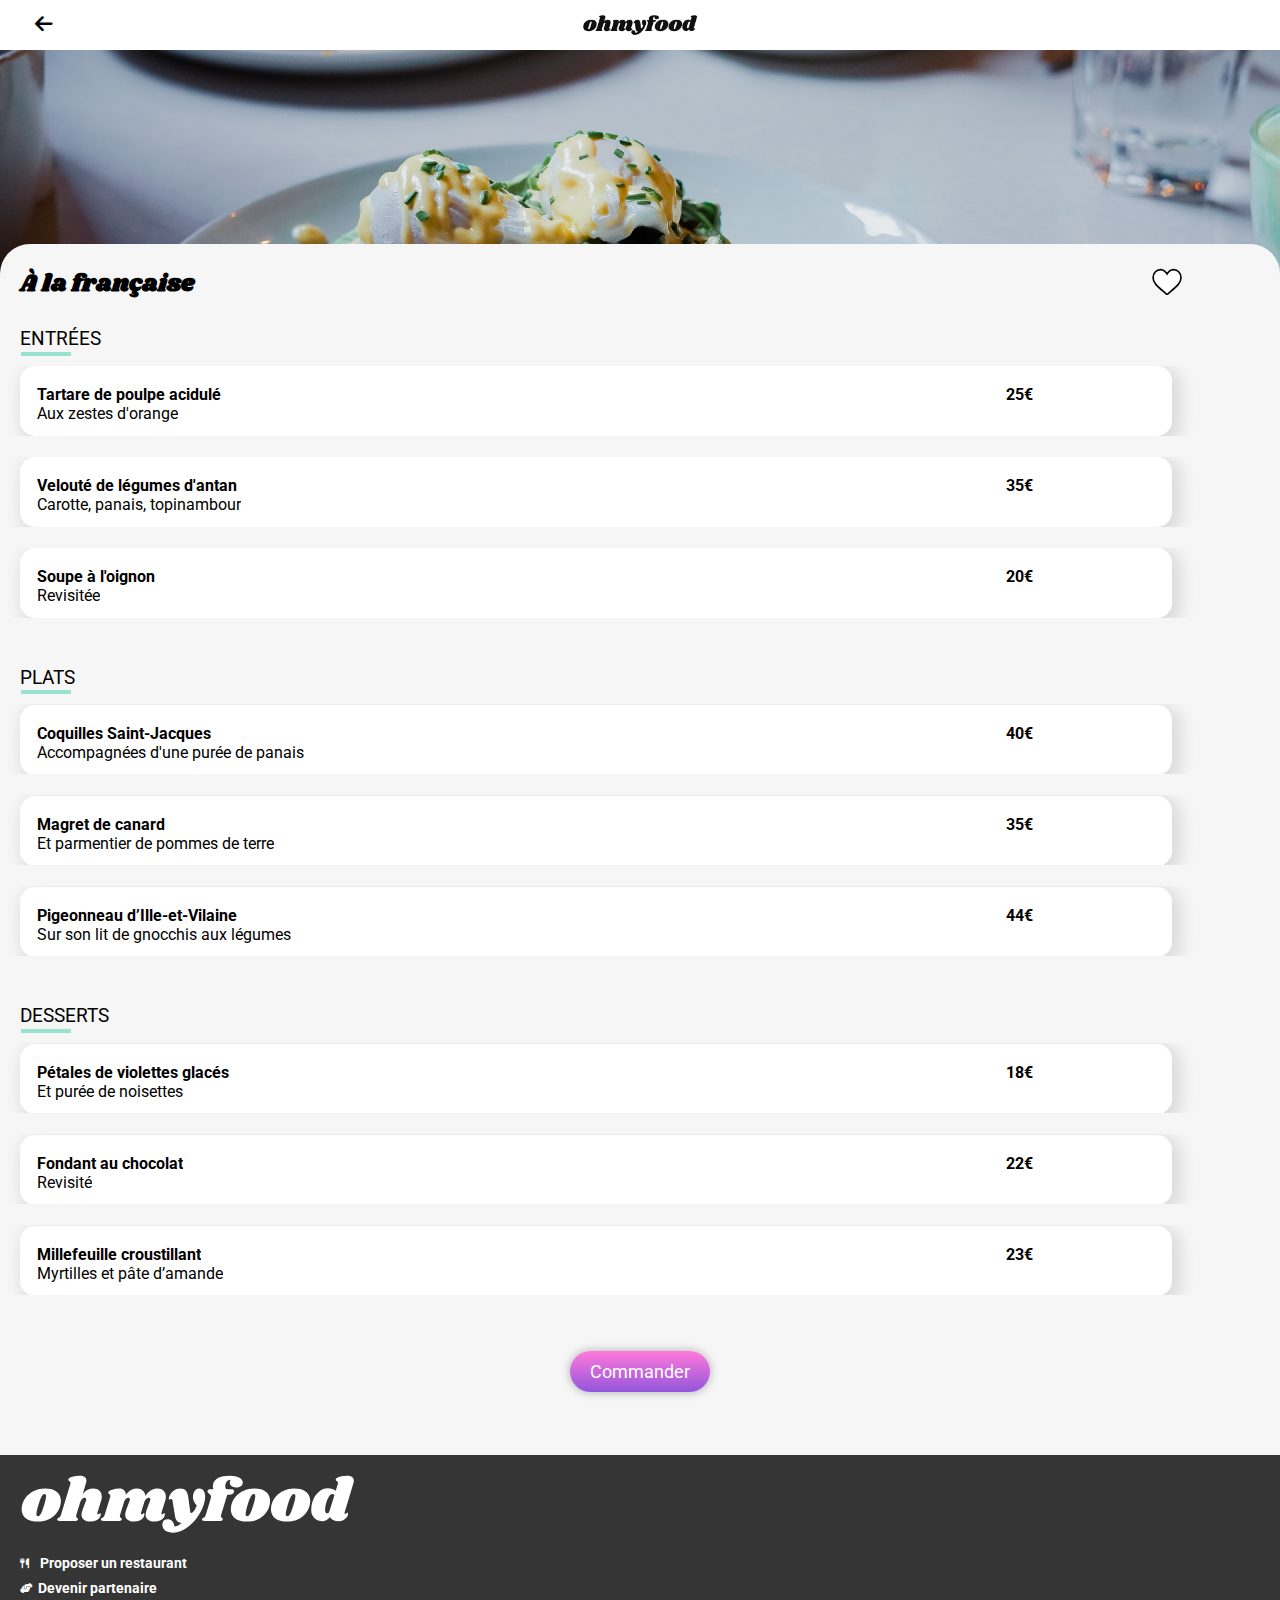
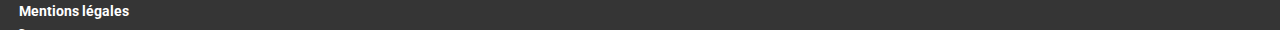
==== commit e7e96310: "en cours de finalité" ====
--- a/pages-menu/a-la-francaise.html
+++ b/pages-menu/a-la-francaise.html
@@ -10,7 +10,7 @@
     <link rel="preconnect" href="https://fonts.gstatic.com">
     <link href="https://fonts.googleapis.com/css2?family=Roboto:ital,wght@0,300;0,400;0,500;0,700;1,300;1,400;1,500&display=swap" rel="stylesheet">
     <link href="https://fonts.googleapis.com/css2?family=Shrikhand&display=swap" rel="stylesheet">
-    <title>Document</title>
+    <title>A la française</title>
 </head>
 <body>
     <header>
@@ -238,7 +238,7 @@
             <h4>Devenir partenaire</h4>
         </div>
         <h4>Mentions légales</h4>
-        <h4>Contact</h4>
+        <a href="mailto:test@ohmyfood.com"><h4>Contact</h4></a>
     </footer>
 </body>
 </html>--- a/css/scss/style.css
+++ b/css/scss/style.css
@@ -106,6 +106,16 @@
     visibility: hidden;
   }
 }
+body > footer > a {
+  text-decoration: none;
+}
+
+body > footer > a > h4 {
+  color: white;
+  margin-left: 17px;
+  margin-top: 7px;
+}
+
 body {
   font-family: "Roboto", sans-serif;
   padding: 0;
@@ -134,11 +144,13 @@
   height: 49px;
 }
 header div:nth-child(2) input {
-  border: none;
+  width: 146px;
+  border-color: azure;
+  height: 25px;
   background-color: #EAEAEA;
   color: #7a7a7a;
   text-align: center;
-  width: 96px;
+  width: 139px;
 }
 
 header div:nth-child(3) {
@@ -235,6 +247,16 @@
   width: 100%;
   border-radius: 20px 20px 0 0;
   margin-top: -25px;
+}
+
+body > header > a > i {
+  width: 50px;
+  height: 50px;
+  position: absolute;
+  left: 35px;
+  top: 23px;
+  font-size: 25px;
+  color: black;
 }
 
 .restaurant-card {
@@ -274,6 +296,8 @@
 
 .fa-solid.fa-location-dot {
   padding-right: 15px;
+  position: relative;
+  left: 38px;
 }
 
 .sec1 h2 {
@@ -406,12 +430,21 @@
 }
 
 .image-1 {
+  height: 90vh;
+  margin-top: 0;
   width: 100%;
-  height: 38vh;
+  height: 309px;
+  -o-object-fit: cover;
+  object-fit: cover;
+}
+
+body > header > a > i {
+  margin-top: -9px;
+  font-size: 20px;
 }
 
 .logo {
-  width: 52%;
+  width: 30%;
   padding: 15px;
   display: flex;
   margin: 0 auto;
@@ -449,7 +482,7 @@
 .heart-full-2 {
   position: absolute;
   top: 24px;
-  left: 316px;
+  left: 90%;
   fill: url(#text-fill);
   stroke: none;
 }
@@ -458,7 +491,7 @@
   width: 30px;
   position: absolute;
   top: 24px;
-  left: 316px;
+  left: 90%;
 }
 .heart-empty-2:hover {
   opacity: 0;
@@ -627,10 +660,6 @@
 .dish-and-price {
   -webkit-animation: fadeInAnimation ease 10s;
           animation: fadeInAnimation ease 10s;
-  -webkit-animation-fill-mode: forwards;
-          animation-fill-mode: forwards;
-  -webkit-animation-iteration-count: 1;
-          animation-iteration-count: 1;
 }
 
 @-webkit-keyframes fadeInAnimation {
@@ -707,7 +736,7 @@
   border-radius: 15px;
   margin-bottom: 21px;
 }
-.menu__grid__case:active .validation__box {
+.menu__grid__case:hover .validation__box {
   display: flex;
   justify-content: center;
   align-items: center;
@@ -715,7 +744,7 @@
           animation: slide-left 0.5s ease;
   transform-origin: right;
 }
-.menu__grid__case:active .menu__case__price {
+.menu__grid__case:hover .menu__case__price {
   -webkit-animation: slides-left 0.5s cubic-bezier(0.25, 0.46, 0.45, 0.94) both;
           animation: slides-left 0.5s cubic-bezier(0.25, 0.46, 0.45, 0.94) both;
 }
@@ -724,7 +753,7 @@
   position: relative;
   background: #31957c;
   border-radius: 0 15px 15px 0;
-  right: 8%;
+  right: 0px;
   padding: 0 13px;
   height: 100%;
 }
@@ -864,9 +893,14 @@
     grid-area: mention;
     margin: 0;
   }
-  #footer > h4:nth-child(5) {
+  #footer > a > h4:nth-child(5) {
     grid-area: contact;
     margin: 0;
+  }
+}
+@media screen and (min-width: 464px) {
+  .logo {
+    width: 114px;
   }
 }
 @media screen and (min-width: 1285px) {
@@ -876,28 +910,31 @@
     position: absolute;
     left: 35px;
     top: 23px;
-    font-size: 20px;
+    font-size: 25px;
+    color: black;
   }
   body > div > div:nth-child(1) > svg.heart.heart-full-2, body > div > div:nth-child(1) > svg.heart.heart-empty-2 {
-    margin-left: 889px;
+    margin-left: 73px;
   }
   .menu__grid__case .validation__box {
     display: none;
     position: absolute;
     background: #31957c;
     border-radius: 0 15px 15px 0;
-    right: 19%;
+    right: 4%;
     padding: 0 13px;
     height: 100%;
   }
   .dish-and-price {
-    width: 76%;
+    width: 91%;
   }
   .menu__grid__case {
     margin-bottom: 26px;
   }
   .menu__case__price {
     left: 88%;
+    margin-top: 10px;
+    font-size: 14px;
   }
   .menu__sec1 {
     height: 566px;
@@ -980,7 +1017,7 @@
     grid-area: mention;
     margin: 0;
   }
-  footer > h4:nth-child(5) {
+  body > footer > a > h4 {
     grid-area: contact;
     margin: 0;
   }
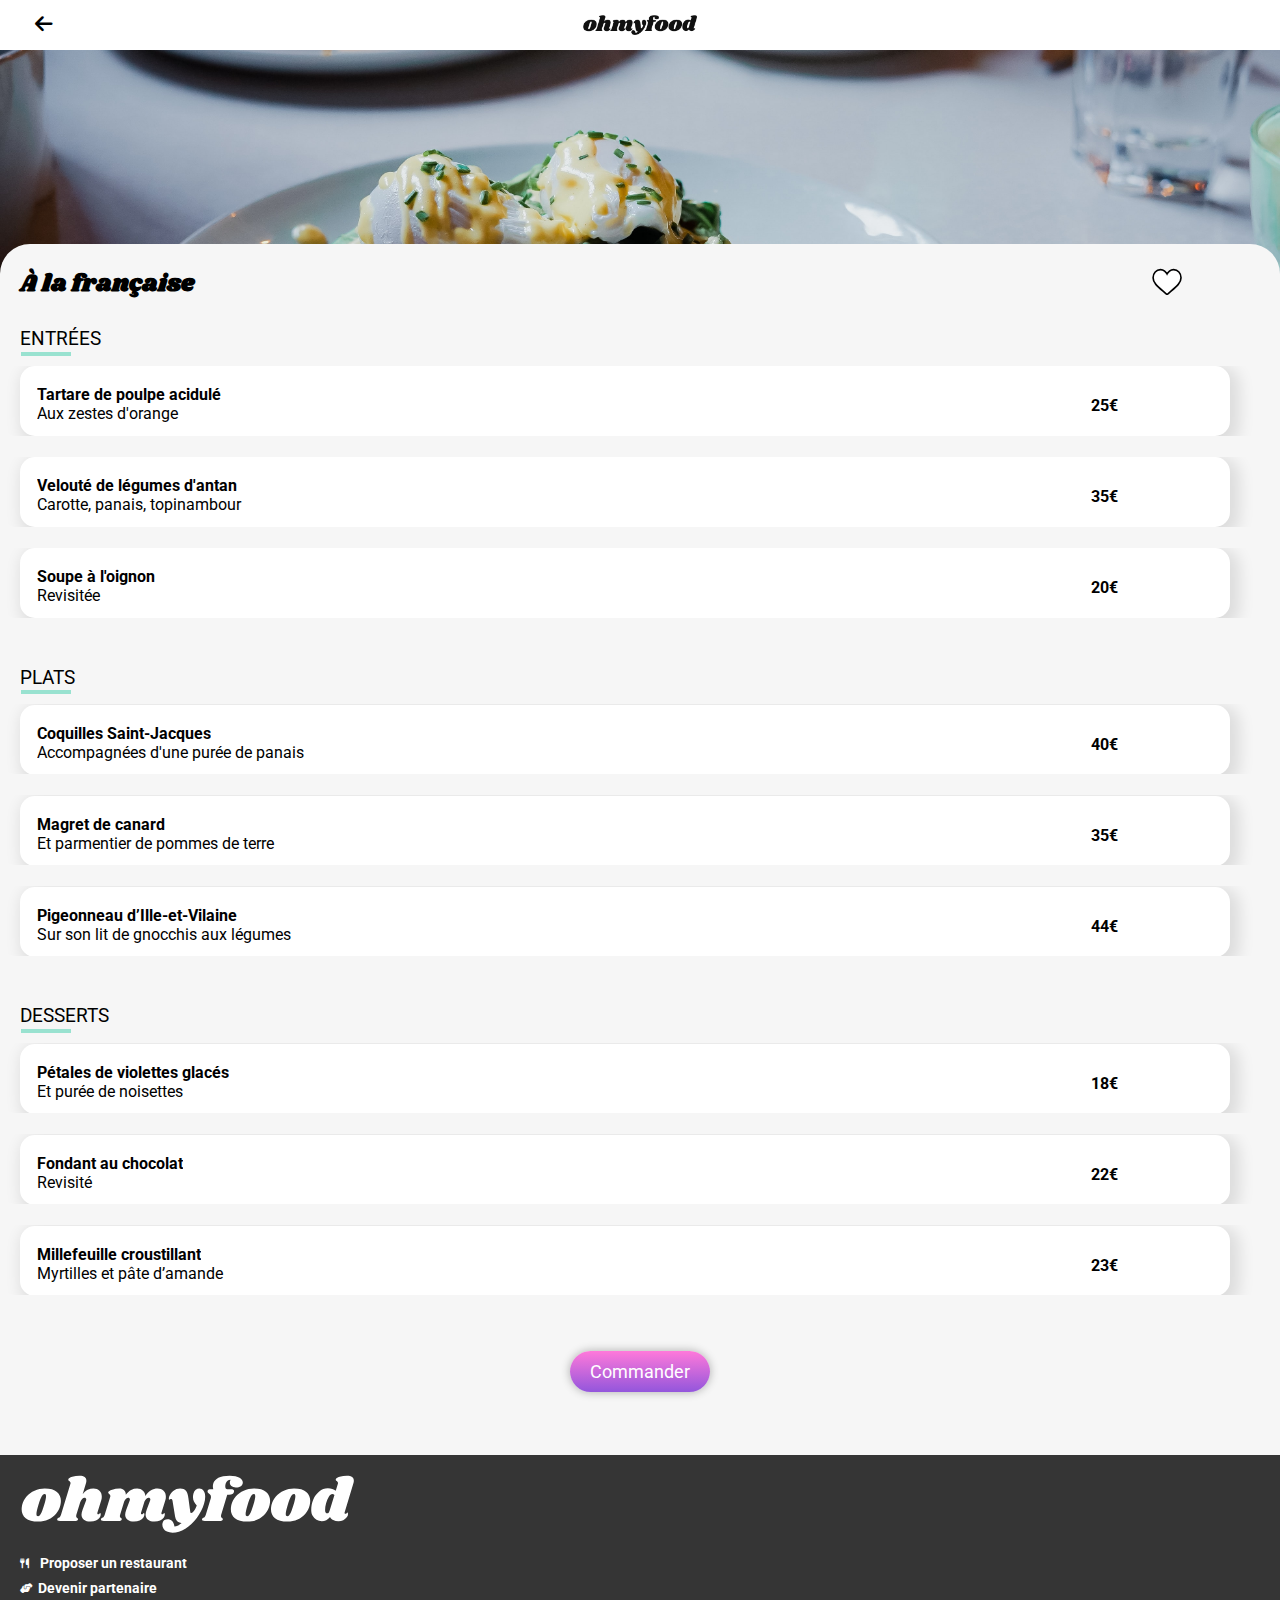
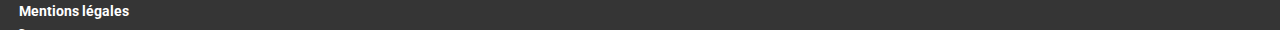
==== commit 5b6c0250: "projet fini" ====
--- a/pages-menu/a-la-francaise.html
+++ b/pages-menu/a-la-francaise.html
@@ -4,7 +4,7 @@
     <meta charset="UTF-8">
     <meta http-equiv="X-UA-Compatible" content="IE=edge">
     <meta name="viewport" content="width=sts, initial-scale=1.0">
-    <link rel="stylesheet" href="../css/scss/style.css">
+    <link rel="stylesheet" href="../scss/style.css">
     <link rel="stylesheet" href="https://cdnjs.cloudflare.com/ajax/libs/font-awesome/6.1.2/css/all.min.css">
     <!-- Fonts -->
     <link rel="preconnect" href="https://fonts.gstatic.com">
--- a/scss/style.css
+++ b/scss/style.css
@@ -0,0 +1,1057 @@
+header div:first-child {
+  display: flex;
+  flex-direction: column;
+  justify-content: center;
+  align-items: center;
+}
+
+header div:first-child img {
+  margin: 0 auto;
+}
+
+.spinner {
+  height: 100%;
+  background: white;
+  margin: auto;
+  position: fixed;
+  top: 0;
+  left: 0;
+  right: 0;
+  bottom: 0;
+  z-index: 20;
+  -webkit-animation: spinner 2s linear;
+          animation: spinner 2s linear;
+  visibility: hidden;
+}
+.spinner__border {
+  display: flex;
+  justify-content: center;
+  align-items: center;
+  border: 10px solid transparent;
+  border-top: 10px solid #b997e3;
+  border-bottom: 10px solid rgb(105, 16, 105);
+  border-radius: 50%;
+  width: 100px;
+  height: 100px;
+  margin: auto;
+  position: fixed;
+  top: 0;
+  left: 0;
+  right: 0;
+  bottom: 0;
+  -webkit-animation: spinner-border 2s linear;
+          animation: spinner-border 2s linear;
+  z-index: 10;
+  visibility: hidden;
+}
+.spinner__center {
+  width: 15px;
+  height: 15px;
+  border-radius: 50%;
+  background-color: #31957c;
+}
+
+@-webkit-keyframes spinner {
+  0% {
+    visibility: visible;
+    opacity: 0.9;
+  }
+  70% {
+    opacity: 0.9;
+  }
+  100% {
+    opacity: 0;
+    visibility: hidden;
+  }
+}
+
+@keyframes spinner {
+  0% {
+    visibility: visible;
+    opacity: 0.9;
+  }
+  70% {
+    opacity: 0.9;
+  }
+  100% {
+    opacity: 0;
+    visibility: hidden;
+  }
+}
+@-webkit-keyframes spinner-border {
+  0% {
+    visibility: visible;
+    opacity: 1;
+  }
+  70% {
+    opacity: 1;
+  }
+  100% {
+    transform: rotate(360deg);
+    opacity: 0;
+    visibility: hidden;
+  }
+}
+@keyframes spinner-border {
+  0% {
+    visibility: visible;
+    opacity: 1;
+  }
+  70% {
+    opacity: 1;
+  }
+  100% {
+    transform: rotate(360deg);
+    opacity: 0;
+    visibility: hidden;
+  }
+}
+body > footer > a {
+  text-decoration: none;
+}
+
+body > footer > a > h4 {
+  color: white;
+  margin-left: 17px;
+  margin-top: 7px;
+}
+
+body {
+  font-family: "Roboto", sans-serif;
+  padding: 0;
+  margin: 0;
+}
+
+body > main > div.sec2 > div {
+  margin: 0 auto;
+}
+
+header div:first-child {
+  box-shadow: 0px 5px 6px 0px rgba(0, 0, 0, 0.2);
+  height: 64px;
+}
+header div:first-child img {
+  width: 40%;
+  margin-top: 18px;
+}
+header div:nth-child(2) {
+  display: flex;
+  justify-content: center;
+  align-items: center;
+  background-color: #EAEAEA;
+  color: #7a7a7a;
+  margin-top: 5px;
+  height: 49px;
+}
+header div:nth-child(2) input {
+  width: 146px;
+  border: none;
+  height: 25px;
+  background-color: #EAEAEA;
+  color: #7a7a7a;
+  text-align: center;
+  width: 139px;
+}
+
+header div:nth-child(3) {
+  background-color: #F6F6F6;
+  height: 240px;
+}
+header div:nth-child(3) h1 {
+  font-size: 24px;
+  text-align: center;
+  padding-top: 30px;
+  max-width: 250px;
+  margin: 0 auto;
+}
+header div:nth-child(3) p {
+  text-align: center;
+  margin: 15px 20px;
+}
+header div:nth-child(3) button {
+  margin: 0 auto;
+  display: flex;
+  opacity: 1;
+  background: linear-gradient(180deg, #ff79da 0%, #9356dc 100%);
+  color: white;
+  padding: 0 20px;
+  height: 40px;
+  align-items: center;
+  border: none;
+  border-radius: 200px;
+  box-shadow: 0px 0px 10px 0px rgba(0, 0, 0, 0.3);
+}
+header div:nth-child(3) button:hover {
+  opacity: 0.8;
+  cursor: pointer;
+  transition: 0.3s;
+  box-shadow: 0px 0px 10px 0px rgba(0, 0, 0, 0.6);
+}
+
+.categorie-restaurant {
+  background-color: #F6F6F6;
+  display: flex;
+  align-items: center;
+  background: #f6f6f6;
+  height: auto;
+  width: auto;
+  margin: 10px 20px;
+  border-radius: 20px;
+  position: relative;
+  box-shadow: 0px 0px 10px 0px rgba(0, 0, 0, 0.16);
+}
+
+.categorie-restaurant:hover {
+  filter: brightness(87%);
+  opacity: 0.8;
+  cursor: pointer;
+  transition: 0.3s;
+  filter: brightness(87%);
+  background: white;
+}
+
+.process-number {
+  background-color: #9356DC;
+  color: white;
+  position: absolute;
+  padding: 3px 8px 3px 8px;
+  border-radius: 500px;
+  transform: translateX(-50%);
+}
+
+.process-icon {
+  color: #7E7E7E;
+  margin: 0 20px;
+}
+
+.categorie-restaurant:hover .process-icon {
+  color: #c23cc2;
+}
+
+.sec1 {
+  display: flex;
+  justify-content: center;
+  flex-direction: column;
+}
+
+.sec2 {
+  margin-top: 52px;
+  background: #f6f6f6;
+  padding: 20px;
+  display: flex;
+  justify-content: center;
+  align-items: center;
+  flex-direction: column;
+  align-items: flex-start;
+}
+
+.image {
+  -o-object-fit: cover;
+     object-fit: cover;
+  height: 177px;
+  width: 100%;
+  border-radius: 20px 20px 0 0;
+  margin-top: -25px;
+}
+
+body > header > a > i {
+  width: 50px;
+  height: 50px;
+  position: absolute;
+  left: 35px;
+  top: 23px;
+  font-size: 25px;
+  color: black;
+}
+
+.restaurant-card {
+  position: relative;
+  display: flex;
+  flex-direction: column;
+  justify-content: center;
+  -webkit-box-align: end;
+  -ms-flex-align: end;
+  width: 318px;
+  border-radius: 20px;
+  transform: scale(1);
+  box-shadow: 0px 0px 10px 0px rgba(0, 0, 0, 0.3);
+  height: 268px;
+  margin: 36px 0 68px 0;
+}
+
+.restaurant-card-new {
+  display: flex;
+  justify-content: center;
+  align-items: center;
+  position: absolute;
+  background: #99e2d0;
+  top: 14px;
+  right: 20px;
+  height: 29px;
+  width: 77px;
+  border: none;
+}
+
+.restaurant-card-new p {
+  color: #1b6150;
+  padding: 10px 20px;
+  margin: 0;
+  font-weight: bold;
+}
+
+.fa-solid.fa-location-dot {
+  padding-right: 15px;
+  position: relative;
+  left: 38px;
+}
+
+.sec1 h2 {
+  margin-top: 42px;
+  margin-left: 24px;
+}
+
+.restaurant-card h3 {
+  margin-left: 18px;
+}
+
+body > main > div.sec2 > div > div > p {
+  margin-top: -13px;
+  margin-left: 18px;
+}
+
+.restaurant-card i {
+  width: 2px;
+  position: relative;
+  top: -41px;
+  left: 274px;
+  font-size: 27px;
+}
+
+#footer {
+  margin-top: 0px;
+  background-color: #353535;
+  height: 176px;
+  color: white;
+}
+
+footer svg {
+  color: white;
+}
+
+footer img {
+  width: 26%;
+  padding: 21px 0 0 21px;
+}
+
+footer div {
+  display: flex;
+  align-items: center;
+}
+
+body > footer > div:nth-child(2) > i {
+  font-size: 10px;
+  padding-right: 11px;
+  margin-left: 20px;
+}
+
+body > footer > div:nth-child(3) > i {
+  font-size: 10px;
+  padding-right: 5px;
+  margin-left: 20px;
+}
+
+footer h4 {
+  font-size: 14px;
+}
+
+body > footer > div:nth-child(3) {
+  margin-top: -28px;
+}
+
+body > footer > h4:nth-child(4) {
+  margin: -12px 0 0px 19px;
+}
+
+body > footer > h4:nth-child(5) {
+  margin: 4px 0 0px 19px;
+}
+
+body > main > div.sec2 > div > div > a {
+  text-decoration: none;
+  color: black;
+}
+
+body > main > div.sec2 > div > div > a > p {
+  margin: -14px 0 0 18px;
+}
+
+i.fa-regular.fa-heart {
+  width: 2px;
+  position: relative;
+  top: -41px;
+  left: 274px;
+  font-size: 27px;
+}
+
+i.fa-regular.fa-heart {
+  width: 2px;
+  position: relative;
+  top: -41px;
+  left: 274px;
+  font-size: 27px;
+}
+
+.heart {
+  width: 30px;
+  stroke-width: 30;
+  stroke: black;
+  fill: white;
+  cursor: pointer;
+}
+
+body > main > div.sec2 > div > div > svg.heart.heart-full {
+  position: absolute;
+  top: 204px;
+  left: 273px;
+  fill: url(#text-fill);
+  stroke: none;
+}
+
+.heart-empty {
+  width: 30px;
+  position: absolute;
+  top: 204px;
+  left: 273px;
+}
+.heart-empty:hover {
+  opacity: 0;
+  transition: 0.5s;
+}
+
+.image-1 {
+  height: 90vh;
+  margin-top: 0;
+  width: 100%;
+  height: 309px;
+  -o-object-fit: cover;
+  object-fit: cover;
+}
+
+body > header > a > i {
+  margin-top: -9px;
+  font-size: 20px;
+}
+
+.logo {
+  width: 30%;
+  padding: 15px;
+  display: flex;
+  margin: 0 auto;
+}
+
+.menu__sec1 {
+  height: 1211px;
+  width: 100%;
+  border-radius: 30px 30px 0 0;
+  background-color: #F6F6F6;
+  position: relative;
+  top: -135px;
+}
+.menu__sec1 h1 {
+  margin-left: 20px;
+  font-family: "Shrikhand", cursive;
+  font-size: 24px;
+  font-weight: bold;
+  position: relative;
+  top: 22px;
+}
+
+#sec1 {
+  height: 1295px;
+}
+
+.heart {
+  width: 30px;
+  stroke-width: 30;
+  stroke: black;
+  fill: white;
+  cursor: pointer;
+}
+
+.heart-full-2 {
+  position: absolute;
+  top: 24px;
+  left: 90%;
+  fill: url(#text-fill);
+  stroke: none;
+}
+
+.heart-empty-2 {
+  width: 30px;
+  position: absolute;
+  top: 24px;
+  left: 90%;
+}
+.heart-empty-2:hover {
+  opacity: 0;
+  transition: 0.5s;
+}
+
+body > div > div.menu__sec2 > h2:nth-child(1), #sec1 > div.menu__sec2 > h2:nth-child(1) {
+  margin-left: 20px;
+  margin-top: 48px;
+  font-weight: 400;
+  text-transform: uppercase;
+  font-size: 19px;
+}
+body > div > div.menu__sec2 > h2:nth-child(1)::after, #sec1 > div.menu__sec2 > h2:nth-child(1)::after {
+  content: "";
+  width: 50px;
+  height: 4px;
+  background: #99e2d0;
+  position: absolute;
+  z-index: 20;
+  top: 108px;
+  left: 21px;
+  bottom: -8px;
+}
+
+body > div > div.menu__sec2 > h2:nth-child(3), #sec1 > div.menu__sec2 > h2:nth-child(3) {
+  margin-left: 20px;
+  margin-top: 48px;
+  font-weight: 400;
+  text-transform: uppercase;
+  font-size: 19px;
+}
+body > div > div.menu__sec2 > h2:nth-child(3)::after, #sec1 > div.menu__sec2 > h2:nth-child(3)::after {
+  content: "";
+  width: 50px;
+  height: 4px;
+  background: #99e2d0;
+  position: absolute;
+  z-index: 20;
+  top: 446px;
+  left: 21px;
+  bottom: -8px;
+}
+
+#sec1 > div.menu__sec2 > h2:nth-child(3)::after {
+  top: 537px;
+}
+
+body > div > div.menu__sec2 > h2:nth-child(5), #sec1 > div.menu__sec2 > h2:nth-child(5) {
+  margin-left: 20px;
+  margin-top: 48px;
+  font-weight: 400;
+  text-transform: uppercase;
+  font-size: 19px;
+}
+body > div > div.menu__sec2 > h2:nth-child(5)::after, #sec1 > div.menu__sec2 > h2:nth-child(5)::after {
+  content: "";
+  width: 50px;
+  height: 4px;
+  background: #99e2d0;
+  position: absolute;
+  z-index: 20;
+  top: 785px;
+  left: 21px;
+  bottom: -8px;
+}
+
+#sec1 > div.menu__sec2 > h2:nth-child(5)::after {
+  top: 876px;
+}
+
+.menu__case__dish {
+  white-space: nowrap;
+  overflow: hidden;
+  position: relative;
+  cursor: pointer;
+  overflow: hidden;
+  display: flex;
+  flex-direction: column;
+  justify-content: space-between;
+  align-items: center;
+  width: 100%;
+  font-size: 16px;
+  height: 70px;
+  border-radius: 15px;
+  background-color: white;
+  box-shadow: 5px 5px 15px 5px rgba(0, 0, 0, 0.1);
+}
+.menu__case__dish p {
+  margin: 0;
+  text-overflow: ellipsis;
+  overflow: hidden;
+}
+.menu__case__dish-title {
+  font-weight: bold;
+}
+.menu__case__price {
+  position: relative;
+  left: 85%;
+  top: -40px;
+  padding-right: 20px;
+  font-weight: bold;
+  padding-left: 7px;
+  width: 20px;
+}
+
+div.menu__case__dish-title > p {
+  position: absolute;
+  top: 19px;
+  left: 17px;
+}
+
+div.menu__grid__case:hover > div.dish-and-price > div.menu__case__dish > div.menu__case__dish-title > p {
+  width: 225px;
+}
+
+div.menu__case__dish-subtitle > p {
+  position: absolute;
+  top: 38px;
+  left: 17px;
+  width: 273px;
+}
+
+.dish-and-price {
+  margin-left: 20px;
+  width: 90%;
+  margin-top: 20px;
+}
+
+.menu__contain-button {
+  display: flex;
+  justify-content: center;
+  align-items: center;
+  width: 100%;
+}
+.menu__button {
+  opacity: 1;
+  background: linear-gradient(180deg, rgb(35, 20, 171) 0%, rgb(116, 170, 130) 100%);
+  color: white;
+  padding: 0 20px;
+  border-radius: 200px;
+  box-shadow: 0px 0px 10px 0px rgba(0, 0, 0, 0.3);
+  padding: 10px 20px;
+  z-index: 20;
+  margin-top: 35px;
+  font-size: 18px;
+  background: linear-gradient(180deg, rgb(255, 121, 218) 0%, rgb(147, 86, 220) 100%);
+}
+.menu__button:hover {
+  opacity: 0.8;
+  cursor: pointer;
+  transition: 0.3s;
+  box-shadow: 0px 0px 10px 0px rgba(0, 0, 0, 0.6);
+}
+
+#button-1 {
+  margin-top: -9px;
+}
+
+footer {
+  margin-top: -136px;
+  background-color: #353535;
+  height: 176px;
+  color: white;
+}
+
+.menu__grid__case {
+  -webkit-animation: fadeInAnimation ease 5s;
+          animation: fadeInAnimation ease 5s;
+}
+
+@-webkit-keyframes fadeInAnimation {
+  0% {
+    opacity: 0;
+    visibility: hidden;
+  }
+  100% {
+    opacity: 1;
+  }
+}
+
+@keyframes fadeInAnimation {
+  0% {
+    opacity: 0;
+    visibility: hidden;
+  }
+  100% {
+    opacity: 1;
+  }
+}
+#case-1 {
+  -webkit-animation-delay: 0.8s;
+          animation-delay: 0.8s;
+}
+
+#case-2 {
+  -webkit-animation-delay: 0.9s;
+          animation-delay: 0.9s;
+}
+
+#case-3 {
+  -webkit-animation-delay: 1s;
+          animation-delay: 1s;
+}
+
+#case-4 {
+  -webkit-animation-delay: 1.1s;
+          animation-delay: 1.1s;
+}
+
+#case-5 {
+  -webkit-animation-delay: 1.2s;
+          animation-delay: 1.2s;
+}
+
+#case-6 {
+  -webkit-animation-delay: 1.3s;
+          animation-delay: 1.3s;
+}
+
+#case-7 {
+  -webkit-animation-delay: 1.4s;
+          animation-delay: 1.4s;
+}
+
+#case-8 {
+  -webkit-animation-delay: 1.5s;
+          animation-delay: 1.5s;
+}
+
+#case-9 {
+  -webkit-animation-delay: 1.6s;
+          animation-delay: 1.6s;
+}
+
+.menu__grid__case {
+  position: relative;
+  cursor: pointer;
+  overflow: hidden;
+  display: flex;
+  justify-content: space-between;
+  align-items: center;
+  width: 100%;
+  height: 70px;
+  border-radius: 15px;
+  margin-bottom: 21px;
+}
+.menu__grid__case:hover .validation__box {
+  display: flex;
+  justify-content: center;
+  align-items: center;
+  -webkit-animation: slide-left 0.5s ease;
+          animation: slide-left 0.5s ease;
+  transform-origin: right;
+}
+.menu__grid__case:hover .menu__case__price {
+  -webkit-animation: slides-left 0.5s cubic-bezier(0.25, 0.46, 0.45, 0.94) both;
+          animation: slides-left 0.5s cubic-bezier(0.25, 0.46, 0.45, 0.94) both;
+}
+.menu__grid__case .validation__box {
+  display: none;
+  position: absolute;
+  background: #31957c;
+  border-radius: 0 15px 15px 0;
+  right: 4%;
+  padding: 0 13px;
+  height: 100%;
+}
+.menu__grid__case .validation__box i {
+  font-size: 30px;
+  color: white;
+  transform: rotate(180deg);
+  -webkit-animation: rotate 0.5s both;
+          animation: rotate 0.5s both;
+}
+
+.menu__grid__case:hover .menu__case__dish p {
+  margin: 0;
+  text-overflow: ellipsis;
+  overflow: hidden;
+  width: 222px;
+}
+
+@-webkit-keyframes rotate {
+  0% {
+    transform: rotate(0);
+  }
+  100% {
+    transform: rotate(360deg);
+  }
+}
+
+@keyframes rotate {
+  0% {
+    transform: rotate(0);
+  }
+  100% {
+    transform: rotate(360deg);
+  }
+}
+@-webkit-keyframes slide-left {
+  0% {
+    transform: scaleX(0);
+  }
+  100% {
+    transform: scaleX(-50px);
+  }
+}
+@keyframes slide-left {
+  0% {
+    transform: scaleX(0);
+  }
+  100% {
+    transform: scaleX(-50px);
+  }
+}
+@-webkit-keyframes slides-left {
+  0% {
+    transform: translateX(0);
+  }
+  100% {
+    transform: translateX(-50px);
+  }
+}
+@keyframes slides-left {
+  0% {
+    transform: translateX(0);
+  }
+  100% {
+    transform: translateX(-50px);
+  }
+}
+@media screen and (min-width: 800px) {
+  header div:first-child img {
+    width: 15%;
+    margin-top: 18px;
+  }
+  .sec1 {
+    display: grid;
+    grid-template-columns: 1fr 1fr 1fr;
+    grid-template-rows: 1fr 1fr;
+    grid-template-areas: "fonc fonc fonc" "restaurant-1 restaurant-2 restaurant-3";
+  }
+  .sec1 h2 {
+    grid-area: fonc;
+  }
+  #restaurant-1 {
+    grid-area: restaurant-1;
+  }
+  #restaurant-2 {
+    grid-area: restaurant-2;
+  }
+  #restaurant-3 {
+    grid-area: restaurant-3;
+  }
+  body > main > div.sec2 > div {
+    display: grid;
+    grid-template-columns: 1fr 1fr;
+    grid-template-rows: 1fr 1fr;
+    grid-template-areas: "restaurant-card-1 restaurant-card-2" "restaurant-card-3 restaurant-card-4";
+    justify-items: center;
+    grid-gap: 30px;
+    margin: auto;
+  }
+  #restaurant-card-1 {
+    grid-area: restaurant-card-1;
+  }
+  #restaurant-card-2 {
+    grid-area: restaurant-card-2;
+  }
+  #restaurant-card-3 {
+    grid-area: restaurant-card-3;
+  }
+  #restaurant-card-4 {
+    grid-area: restaurant-card-4;
+  }
+  .restaurant-card {
+    margin: 0;
+  }
+  #footer {
+    display: grid;
+    grid-template-columns: 25% 25% 25% 25%;
+    grid-template-rows: 50% 50%;
+    grid-template-areas: "logo-1 logo-1 logo-1 logo-1" "prop-restaurant partenariat mention contact";
+    align-items: center;
+    margin: 0;
+    height: 94px;
+  }
+  #footer > img {
+    width: 10%;
+    grid-area: logo-1;
+  }
+  #footer > div:nth-child(2) {
+    grid-area: prop-restaurant;
+    margin: 0;
+  }
+  #footer > div:nth-child(3) {
+    grid-area: partenariat;
+    margin: 0;
+  }
+  #footer > h4:nth-child(4) {
+    grid-area: mention;
+    margin: 0;
+  }
+  #footer > a > h4:nth-child(5) {
+    grid-area: contact;
+    margin: 0;
+  }
+}
+@media screen and (min-width: 464px) {
+  .logo {
+    width: 114px;
+  }
+  .menu__case__price {
+    position: relative;
+    left: 88%;
+    top: -40px;
+    padding-right: 20px;
+    font-weight: bold;
+    padding-left: 7px;
+    width: 20px;
+  }
+  .menu__grid__case .validation__box {
+    display: none;
+    position: absolute;
+    background: #31957c;
+    border-radius: 0 15px 15px 0;
+    right: 8%;
+    padding: 0 13px;
+    height: 100%;
+  }
+  .menu__grid__case {
+    width: 105%;
+  }
+}
+@media screen and (min-width: 1285px) {
+  div.menu__case__dish-subtitle > p {
+    position: absolute;
+    top: 38px;
+    left: 17px;
+    width: 400px;
+  }
+  .menu__grid__case:hover .menu__case__dish p {
+    width: 295px;
+  }
+  body > header > a > i {
+    width: 50px;
+    height: 50px;
+    position: absolute;
+    left: 35px;
+    top: 23px;
+    font-size: 25px;
+    color: black;
+  }
+  body > div > div:nth-child(1) > svg.heart.heart-full-2, body > div > div:nth-child(1) > svg.heart.heart-empty-2 {
+    margin-left: 73px;
+  }
+  .menu__grid__case .validation__box {
+    display: none;
+    position: absolute;
+    background: #31957c;
+    border-radius: 0 15px 15px 0;
+    right: 4%;
+    padding: 0 13px;
+    height: 100%;
+  }
+  .dish-and-price {
+    width: 91%;
+  }
+  .menu__grid__case {
+    margin-bottom: 26px;
+    width: 100%;
+  }
+  .menu__case__price {
+    left: 88%;
+    margin-top: 10px;
+    font-size: 14px;
+  }
+  .menu__sec1 {
+    height: 566px;
+  }
+  #sec1 {
+    height: 700px;
+  }
+  .menu__sec2 {
+    display: grid;
+    grid-template-columns: 1fr 1fr 1fr;
+    grid-template-rows: 0.1fr 0.1fr;
+    grid-template-areas: "titre-1 titre-2 titre-3" "case-1 case-2 case-3";
+    align-items: center;
+  }
+  body > div > div.menu__sec2 > h2:nth-child(1), #sec1 > div.menu__sec2 > h2:nth-child(1) {
+    grid-area: titre-1;
+    margin-top: 22px;
+  }
+  body > div > div.menu__sec2 > h2:nth-child(1)::after, #sec1 > div.menu__sec2 > h2:nth-child(1)::after {
+    top: 100px;
+  }
+  body > div > div.menu__sec2 > h2:nth-child(3), #sec1 > div.menu__sec2 > h2:nth-child(3) {
+    grid-area: titre-2;
+    margin-top: 22px;
+  }
+  body > div > div.menu__sec2 > h2:nth-child(3)::after, #sec1 > div.menu__sec2 > h2:nth-child(3)::after {
+    top: 100px;
+    left: 34.7%;
+  }
+  body > div > div.menu__sec2 > h2:nth-child(5), #sec1 > div.menu__sec2 > h2:nth-child(5) {
+    grid-area: titre-3;
+    margin-top: 22px;
+  }
+  body > div > div.menu__sec2 > h2:nth-child(5)::after, #sec1 > div.menu__sec2 > h2:nth-child(5)::after {
+    top: 100px;
+    left: 68.2%;
+  }
+  body > div > div.menu__sec2 > div:nth-child(2) {
+    grid-area: case-1;
+  }
+  body > div > div.menu__sec2 > div:nth-child(4) {
+    grid-area: case-2;
+  }
+  body > div > div.menu__sec2 > div:nth-child(6) {
+    grid-area: case-3;
+  }
+  .logo {
+    width: 13%;
+  }
+  .image-1 {
+    height: 90vh;
+    margin-top: 0;
+    width: 100%;
+    height: 309px;
+    -o-object-fit: cover;
+    object-fit: cover;
+  }
+  footer {
+    display: grid;
+    grid-template-columns: 25% 25% 25% 25%;
+    grid-template-rows: 50% 50%;
+    grid-template-areas: "logo-1 logo-1 logo-1 logo-1" "prop-restaurant partenariat mention contact";
+    align-items: center;
+    margin: -132px 0 0 0;
+    height: 94px;
+  }
+  footer > img {
+    width: 10%;
+    grid-area: logo-1;
+  }
+  footer > div:nth-child(2) {
+    grid-area: prop-restaurant;
+    margin: 0;
+  }
+  body > footer > div:nth-child(3) {
+    grid-area: partenariat;
+    margin: 0;
+  }
+  body > footer > h4:nth-child(4) {
+    grid-area: mention;
+    margin: 0;
+  }
+  body > footer > a > h4 {
+    grid-area: contact;
+    margin: 0;
+  }
+}/*# sourceMappingURL=style.css.map */